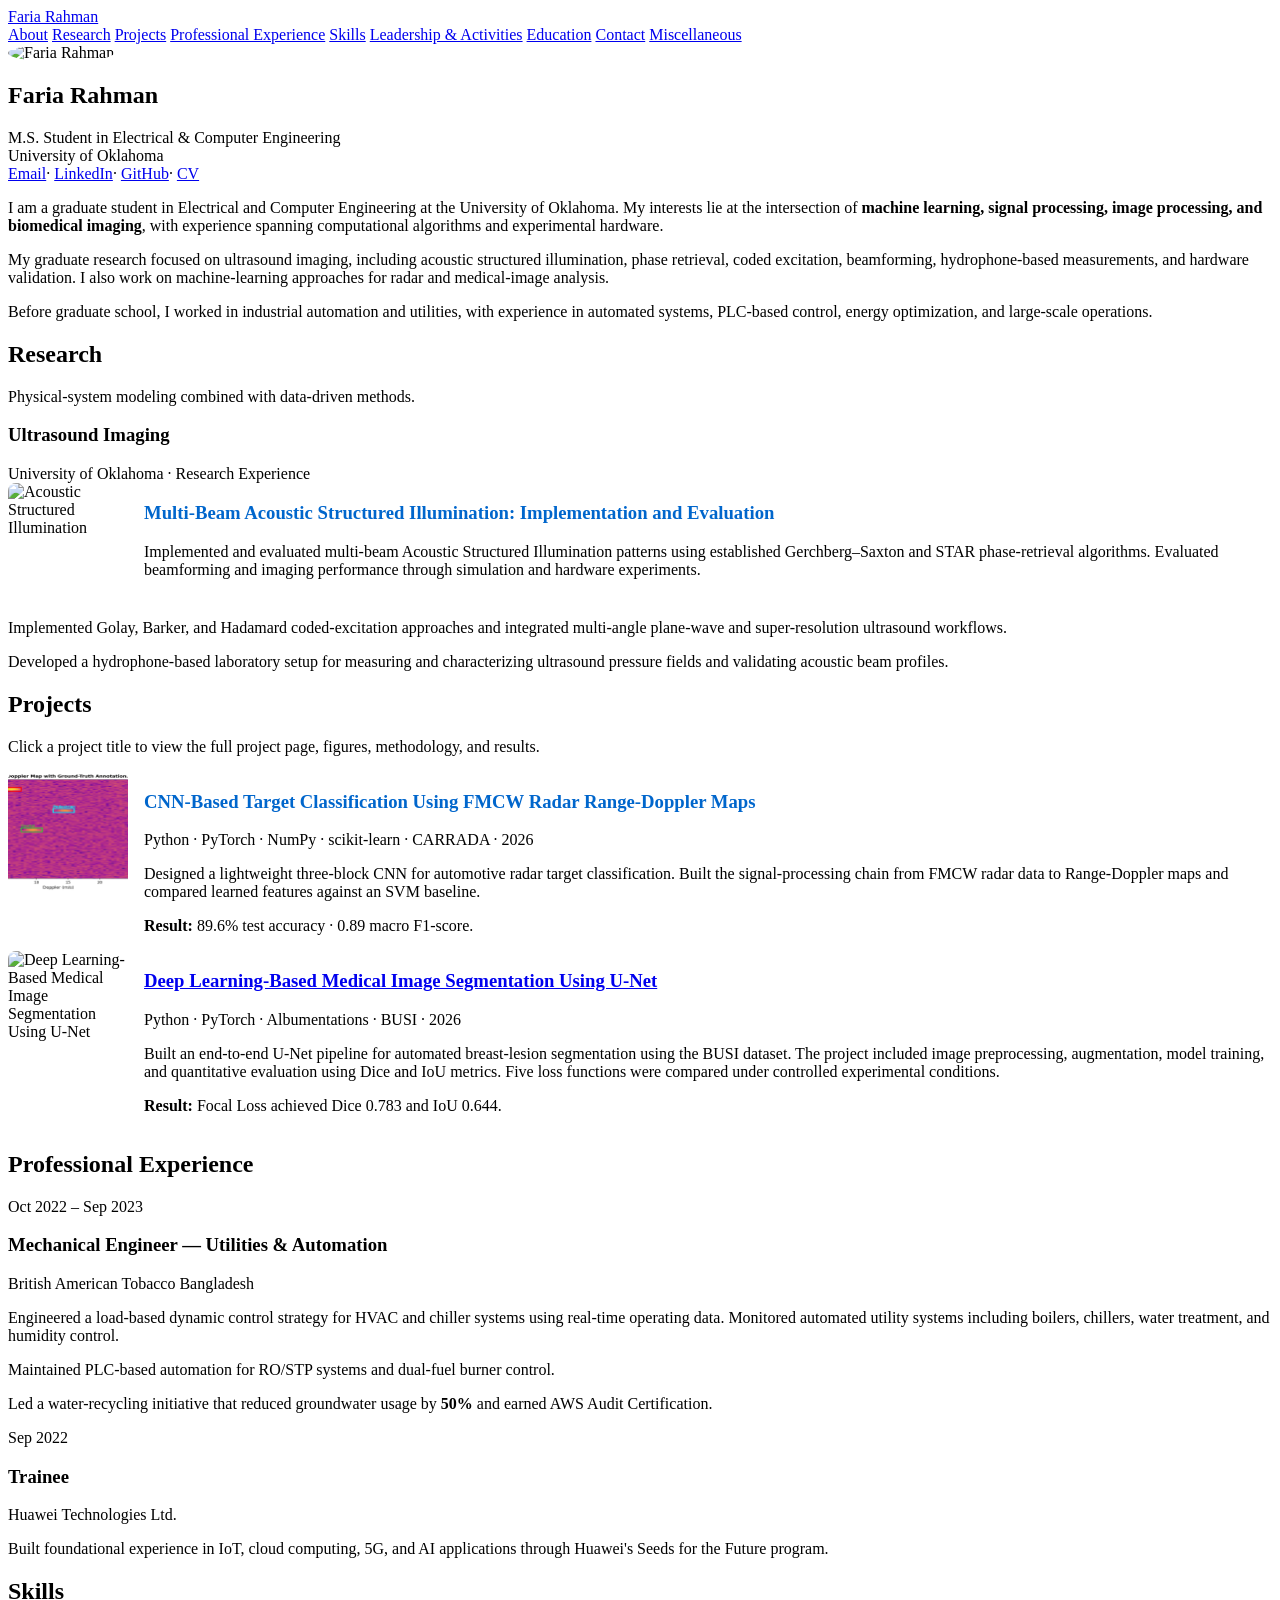
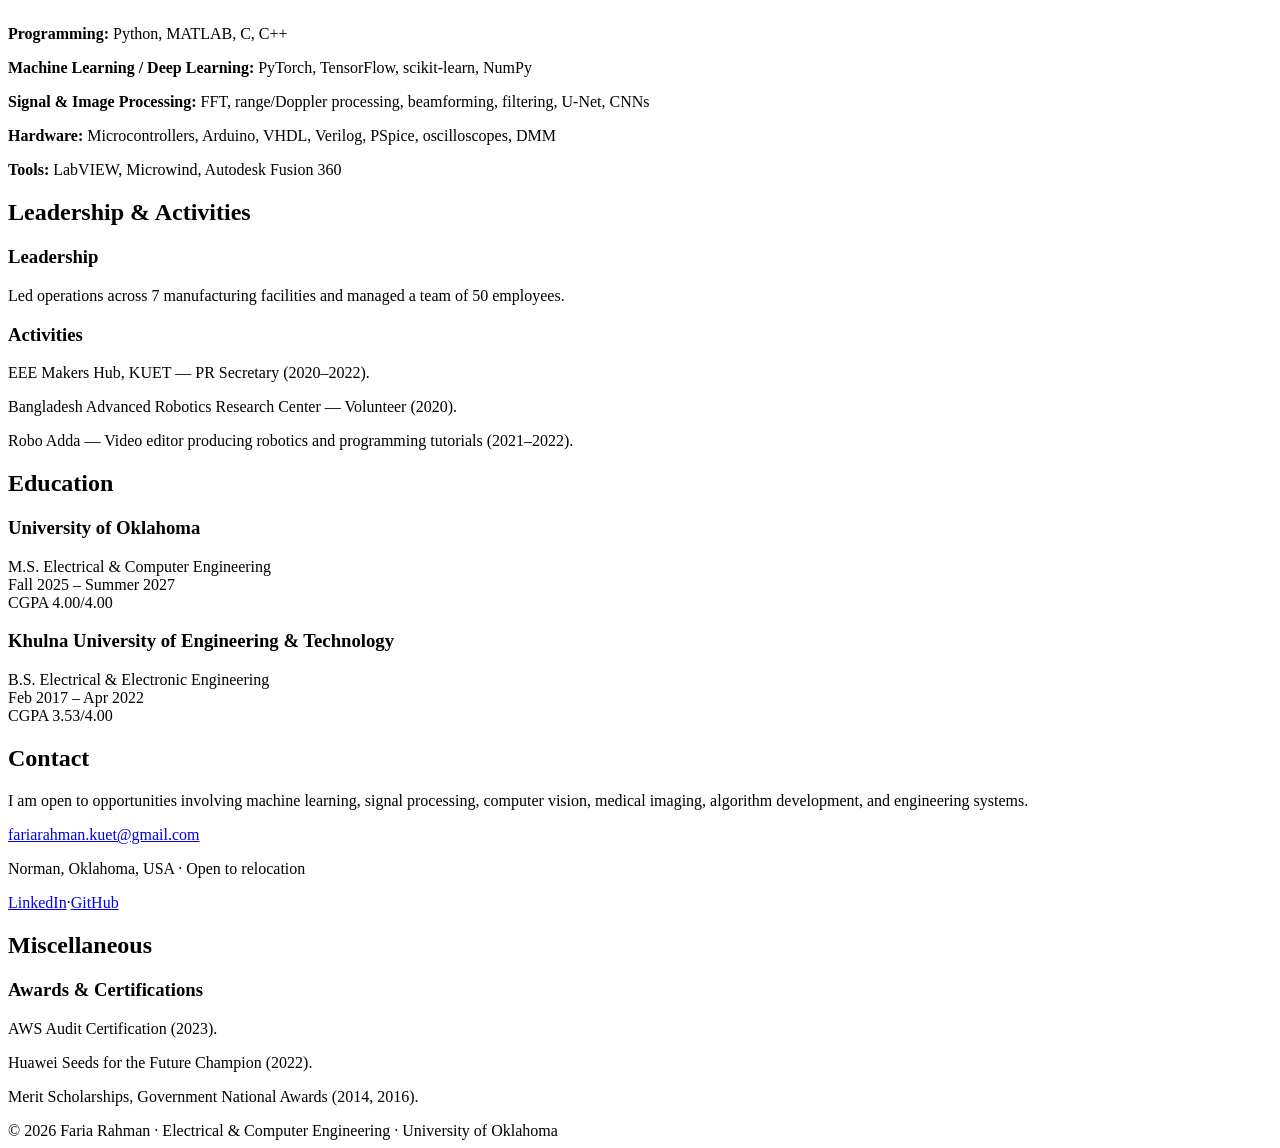
==== index.html @ 7b4d0b20 "Remove 'View project' text from link" ====
<!doctype html>
<html lang="en">
<head>
<meta charset="utf-8">
<meta name="viewport" content="width=device-width,initial-scale=1">
<meta name="description" content="Faria Rahman — Electrical and Computer Engineering">
<title>Faria Rahman</title>
<link rel="preconnect" href="https://fonts.googleapis.com">
<link rel="preconnect" href="https://fonts.gstatic.com" crossorigin>
<link href="https://fonts.googleapis.com/css2?family=Inter:wght@400;500;600&family=Libre+Baskerville:wght@400;700&display=swap" rel="stylesheet">
<link rel="stylesheet" href="style.css">
</head>
<body>

<header>
  <div class="nav">
    <a class="brand" href="#about">Faria Rahman</a>
    <nav>
      <a href="#about">About</a>
      <a href="#research">Research</a>
      <a href="#projects">Projects</a>
      <a href="#experience">Professional Experience</a>
      <a href="#skills">Skills</a>
      <a href="#leadership">Leadership &amp; Activities</a>
      <a href="#education">Education</a>
      <a href="#contact">Contact</a>
      <a href="#miscellaneous">Miscellaneous</a>
    </nav>
  </div>
</header>

<main>
<section id="about" class="hero">
  <aside>
  <div class="portrait">
    <img src="ss.png" alt="Faria Rahman" style="width: 100%; height: 100%; object-fit: cover; border-radius: 50%;">
  </div>
</aside>
  <div>
    <h1>Faria Rahman</h1>
    <div class="role">M.S. Student in Electrical &amp; Computer Engineering<br>University of Oklahoma</div>
    <div class="links">
      <a href="mailto:fariarahman.kuet@gmail.com">Email</a><span>·</span>
      <a href="#" onclick="return false">LinkedIn</a><span>·</span>
      <a href="#" onclick="return false">GitHub</a><span>·</span>
      <a href="#" onclick="return false">CV</a>
    </div>
    <p>I am a graduate student in Electrical and Computer Engineering at the University of Oklahoma. My interests lie at the intersection of <strong>machine learning, signal processing, image processing, and biomedical imaging</strong>, with experience spanning computational algorithms and experimental hardware.</p>
    <p>My graduate research focused on ultrasound imaging, including acoustic structured illumination, phase retrieval, coded excitation, beamforming, hydrophone-based measurements, and hardware validation. I also work on machine-learning approaches for radar and medical-image analysis.</p>
    <p>Before graduate school, I worked in industrial automation and utilities, with experience in automated systems, PLC-based control, energy optimization, and large-scale operations.</p>
    
</section>

<section id="research">
<div class="section-title"><h2>Research</h2><p>Physical-system modeling combined with data-driven methods.</p></div>
<article class="item">
<h3>Ultrasound Imaging </h3>
<div class="meta">University of Oklahoma · Research Experience</div>
<article class="item research-card" style="display: flex; gap: 1rem; align-items: flex-start;">
  <img src="TXPD_DeltaD_0.80mm.png" alt="Acoustic Structured Illumination" style="width: 120px; height: 120px; object-fit: cover; border-radius: 8px; flex-shrink: 0;">
  <div>
    <h3>
      <a href="research/asi-patterns.html" style="color: #0066cc; text-decoration: none;">
        Multi-Beam Acoustic Structured Illumination: Implementation and Evaluation
      </a>
    </h3>
    
    <p>Implemented and evaluated multi-beam Acoustic Structured Illumination patterns using established Gerchberg–Saxton and STAR phase-retrieval algorithms. Evaluated beamforming and imaging performance through simulation and hardware experiments.</p>
  </div>
</article>

<p>Implemented Golay, Barker, and Hadamard coded-excitation approaches and integrated multi-angle plane-wave and super-resolution ultrasound workflows.</p>
<p>Developed a hydrophone-based laboratory setup for measuring and characterizing ultrasound pressure fields and validating acoustic beam profiles.</p>
</article>
</section>

<section id="projects">
<div class="section-title"><h2>Projects</h2><p>Click a project title to view the full project page, figures, methodology, and results.</p></div>

<article class="item project-card"
         style="display: flex; gap: 1rem; align-items: flex-start;">

  <img src="projects/radar-cnn/radar_cnn.png"
       alt="CNN-Based Target Classification Using FMCW Radar Range-Doppler Maps"
       style="width: 120px; height: 120px; object-fit: cover; border-radius: 8px; flex-shrink: 0;">

  <div>

    <h3>
      <a class="project-title"
         href="projects/radar-cnn/"
         style="color: #0066cc; text-decoration: none;">
        CNN-Based Target Classification Using FMCW Radar Range-Doppler Maps
      </a>
    </h3>

    <div class="meta">
      Python · PyTorch · NumPy · scikit-learn · CARRADA · 2026
    </div>

    <p>
      Designed a lightweight three-block CNN for automotive radar target
      classification. Built the signal-processing chain from FMCW radar data
      to Range-Doppler maps and compared learned features against an SVM baseline.
    </p>

    <p>
      <strong>Result:</strong> 89.6% test accuracy · 0.89 macro F1-score.
    </p>

  </div>

</article>

<article class="item project-card"
         style="display: flex; gap: 1rem; align-items: flex-start;">

  <img src="projects/unet_segmentation.png"
       alt="Deep Learning-Based Medical Image Segmentation Using U-Net"
       style="width: 120px; height: 120px; object-fit: cover; border-radius: 8px; flex-shrink: 0;">

  <div>

    <h3>
      <a class="project-title"
         href="projects/unet-segmentation/">
        Deep Learning-Based Medical Image Segmentation Using U-Net
      </a>
    </h3>

    <div class="meta">
      Python · PyTorch · Albumentations · BUSI · 2026
    </div>

    <p>
      Built an end-to-end U-Net pipeline for automated breast-lesion
      segmentation using the BUSI dataset. The project included image
      preprocessing, augmentation, model training, and quantitative
      evaluation using Dice and IoU metrics. Five loss functions were
      compared under controlled experimental conditions.
    </p>

    <p>
      <strong>Result:</strong> Focal Loss achieved Dice 0.783 and IoU 0.644.
    </p>

    <div class="project-link">
      <a href="projects/unet-segmentation/">
        
      </a>
    </div>

  </div>

</article>


<section id="experience">
<div class="section-title"><h2>Professional Experience</h2></div>
<article class="experience">
<div class="date">Oct 2022 – Sep 2023</div>
<div>
<h3>Mechanical Engineer — Utilities &amp; Automation</h3>
<div class="meta">British American Tobacco Bangladesh</div>
<p>Engineered a load-based dynamic control strategy for HVAC and chiller systems using real-time operating data. Monitored automated utility systems including boilers, chillers, water treatment, and humidity control.</p>
<p>Maintained PLC-based automation for RO/STP systems and dual-fuel burner control.</p>
<p>Led a water-recycling initiative that reduced groundwater usage by <strong>50%</strong> and earned AWS Audit Certification.</p>
</div>
</article>
<article class="experience">
<div class="date">Sep 2022</div>
<div>
<h3>Trainee</h3>
<div class="meta">Huawei Technologies Ltd.</div>
<p>Built foundational experience in IoT, cloud computing, 5G, and AI applications through Huawei's Seeds for the Future program.</p>
</div>
</article>
</section>

<section id="skills">
<div class="section-title"><h2>Skills</h2></div>
<div class="skills-list">
<p><strong>Programming:</strong> Python, MATLAB, C, C++</p>
<p><strong>Machine Learning / Deep Learning:</strong> PyTorch, TensorFlow, scikit-learn, NumPy</p>
<p><strong>Signal &amp; Image Processing:</strong> FFT, range/Doppler processing, beamforming, filtering, U-Net, CNNs</p>
<p><strong>Hardware:</strong> Microcontrollers, Arduino, VHDL, Verilog, PSpice, oscilloscopes, DMM</p>
<p><strong>Tools:</strong> LabVIEW, Microwind, Autodesk Fusion 360</p>
</div>
</section>

<section id="leadership">
<div class="section-title"><h2>Leadership &amp; Activities</h2></div>
<div class="grid">
<div>
<h3>Leadership</h3>
<p>Led operations across 7 manufacturing facilities and managed a team of 50 employees.</p>
</div>
<div>
<h3>Activities</h3>
<p>EEE Makers Hub, KUET — PR Secretary (2020–2022).</p>
<p>Bangladesh Advanced Robotics Research Center — Volunteer (2020).</p>
<p>Robo Adda — Video editor producing robotics and programming tutorials (2021–2022).</p>
</div>
</div>
</section>

<section id="education">
<div class="section-title"><h2>Education</h2></div>
<div class="grid">
<div>
<h3>University of Oklahoma</h3>
<p>M.S. Electrical &amp; Computer Engineering<br>Fall 2025 – Summer 2027<br>CGPA 4.00/4.00</p>
</div>
<div>
<h3>Khulna University of Engineering &amp; Technology</h3>
<p>B.S. Electrical &amp; Electronic Engineering<br>Feb 2017 – Apr 2022<br>CGPA 3.53/4.00</p>
</div>
</div>
</section>

<section id="contact" class="contact">
<div class="section-title"><h2>Contact</h2></div>
<p>I am open to opportunities involving machine learning, signal processing, computer vision, medical imaging, algorithm development, and engineering systems.</p>
<p><a class="email" href="mailto:fariarahman.kuet@gmail.com">fariarahman.kuet@gmail.com</a></p>
<p>Norman, Oklahoma, USA · Open to relocation</p>
<div class="links"><a href="#" onclick="return false">LinkedIn</a><span>·</span><a href="#" onclick="return false">GitHub</a></div>
</section>

<section id="miscellaneous">
<div class="section-title"><h2>Miscellaneous</h2></div>
<div class="grid">
<div>
<h3>Awards &amp; Certifications</h3>
<p>AWS Audit Certification (2023).</p>
<p>Huawei Seeds for the Future Champion (2022).</p>
<p>Merit Scholarships, Government National Awards (2014, 2016).</p>
</div>
</div>
</section>
</main>

<footer>© 2026 Faria Rahman · Electrical &amp; Computer Engineering · University of Oklahoma</footer>
<script src="script.js"></script>
</body>
</html>
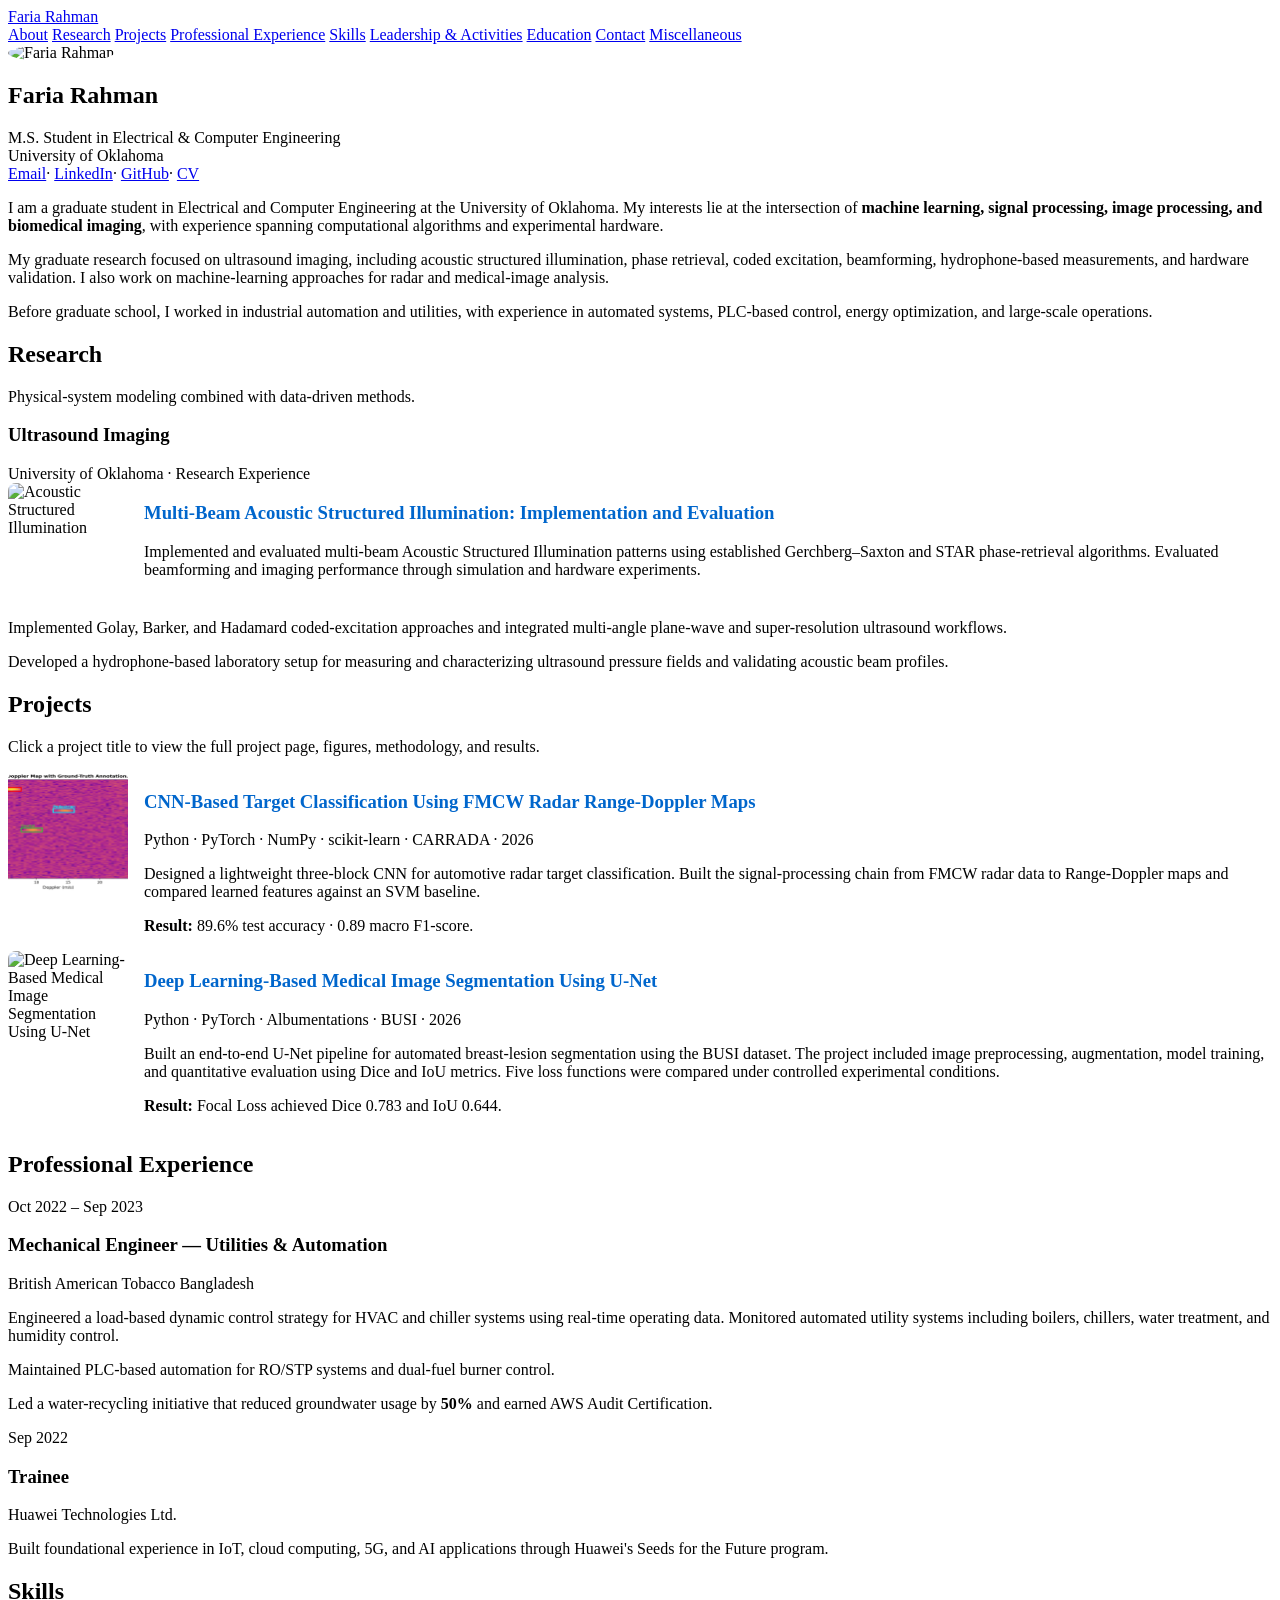
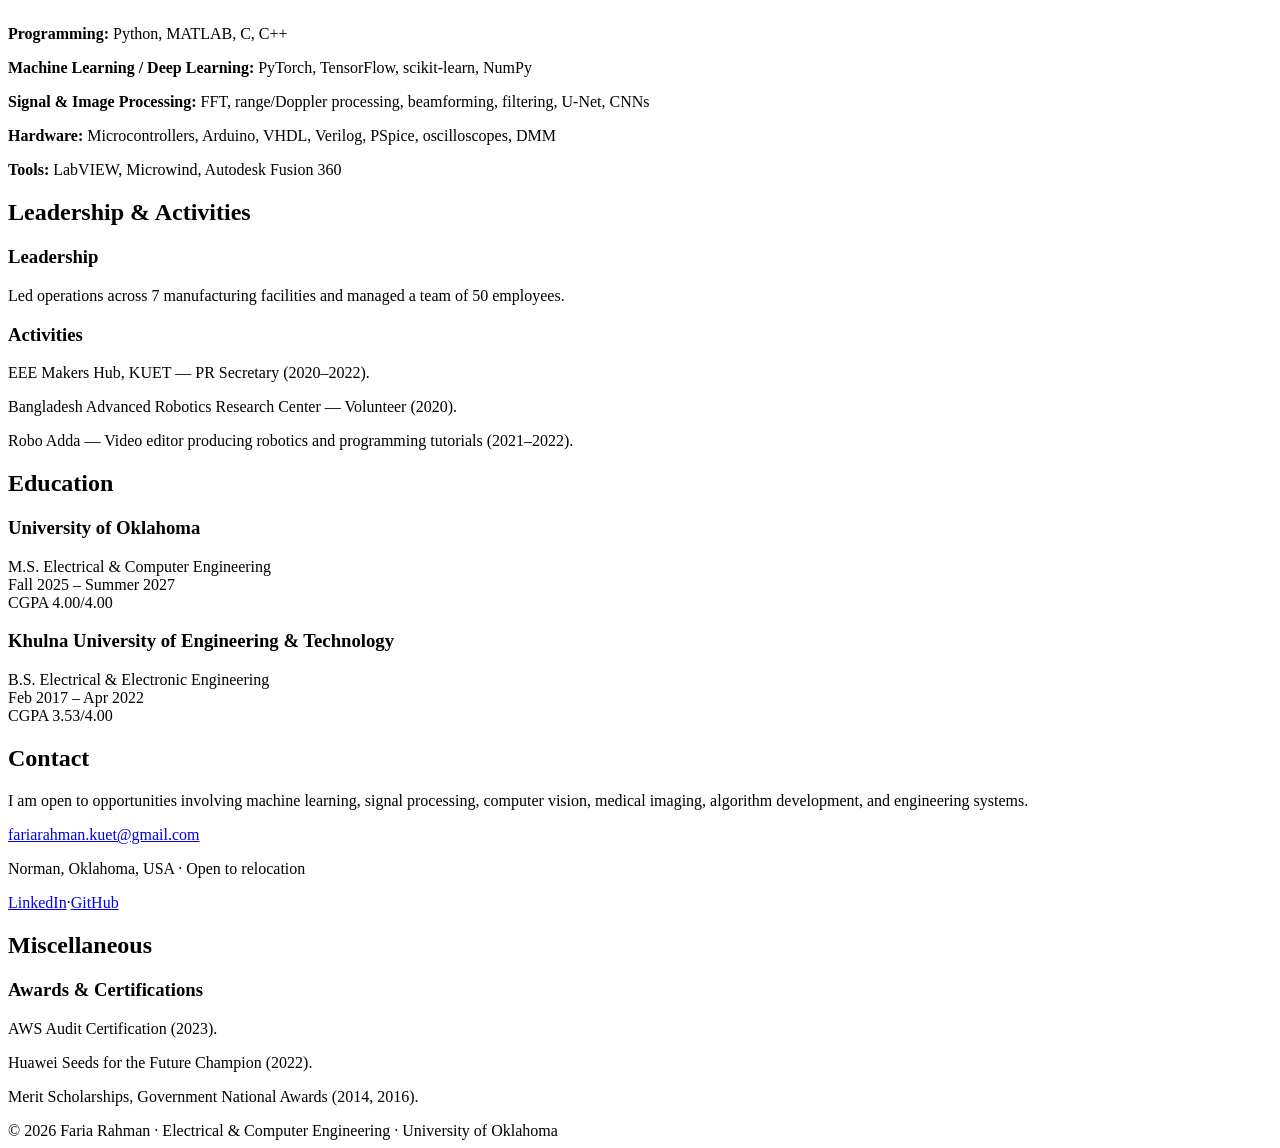
==== commit 63ad12a8: "Fix image source in project card Updated image source path for U-Net project card." ====
--- a/index.html
+++ b/index.html
@@ -115,7 +115,7 @@
 <article class="item project-card"
          style="display: flex; gap: 1rem; align-items: flex-start;">
 
-  <img src="projects/unet_segmentation.png"
+  <img src="projects/unet_segmentation/assets/unet_segmentation.png"
        alt="Deep Learning-Based Medical Image Segmentation Using U-Net"
        style="width: 120px; height: 120px; object-fit: cover; border-radius: 8px; flex-shrink: 0;">
 
@@ -123,7 +123,8 @@
 
     <h3>
       <a class="project-title"
-         href="projects/unet-segmentation/">
+         href="projects/unet-segmentation/"
+        style="color: #0066cc; text-decoration: none;"> 
         Deep Learning-Based Medical Image Segmentation Using U-Net
       </a>
     </h3>
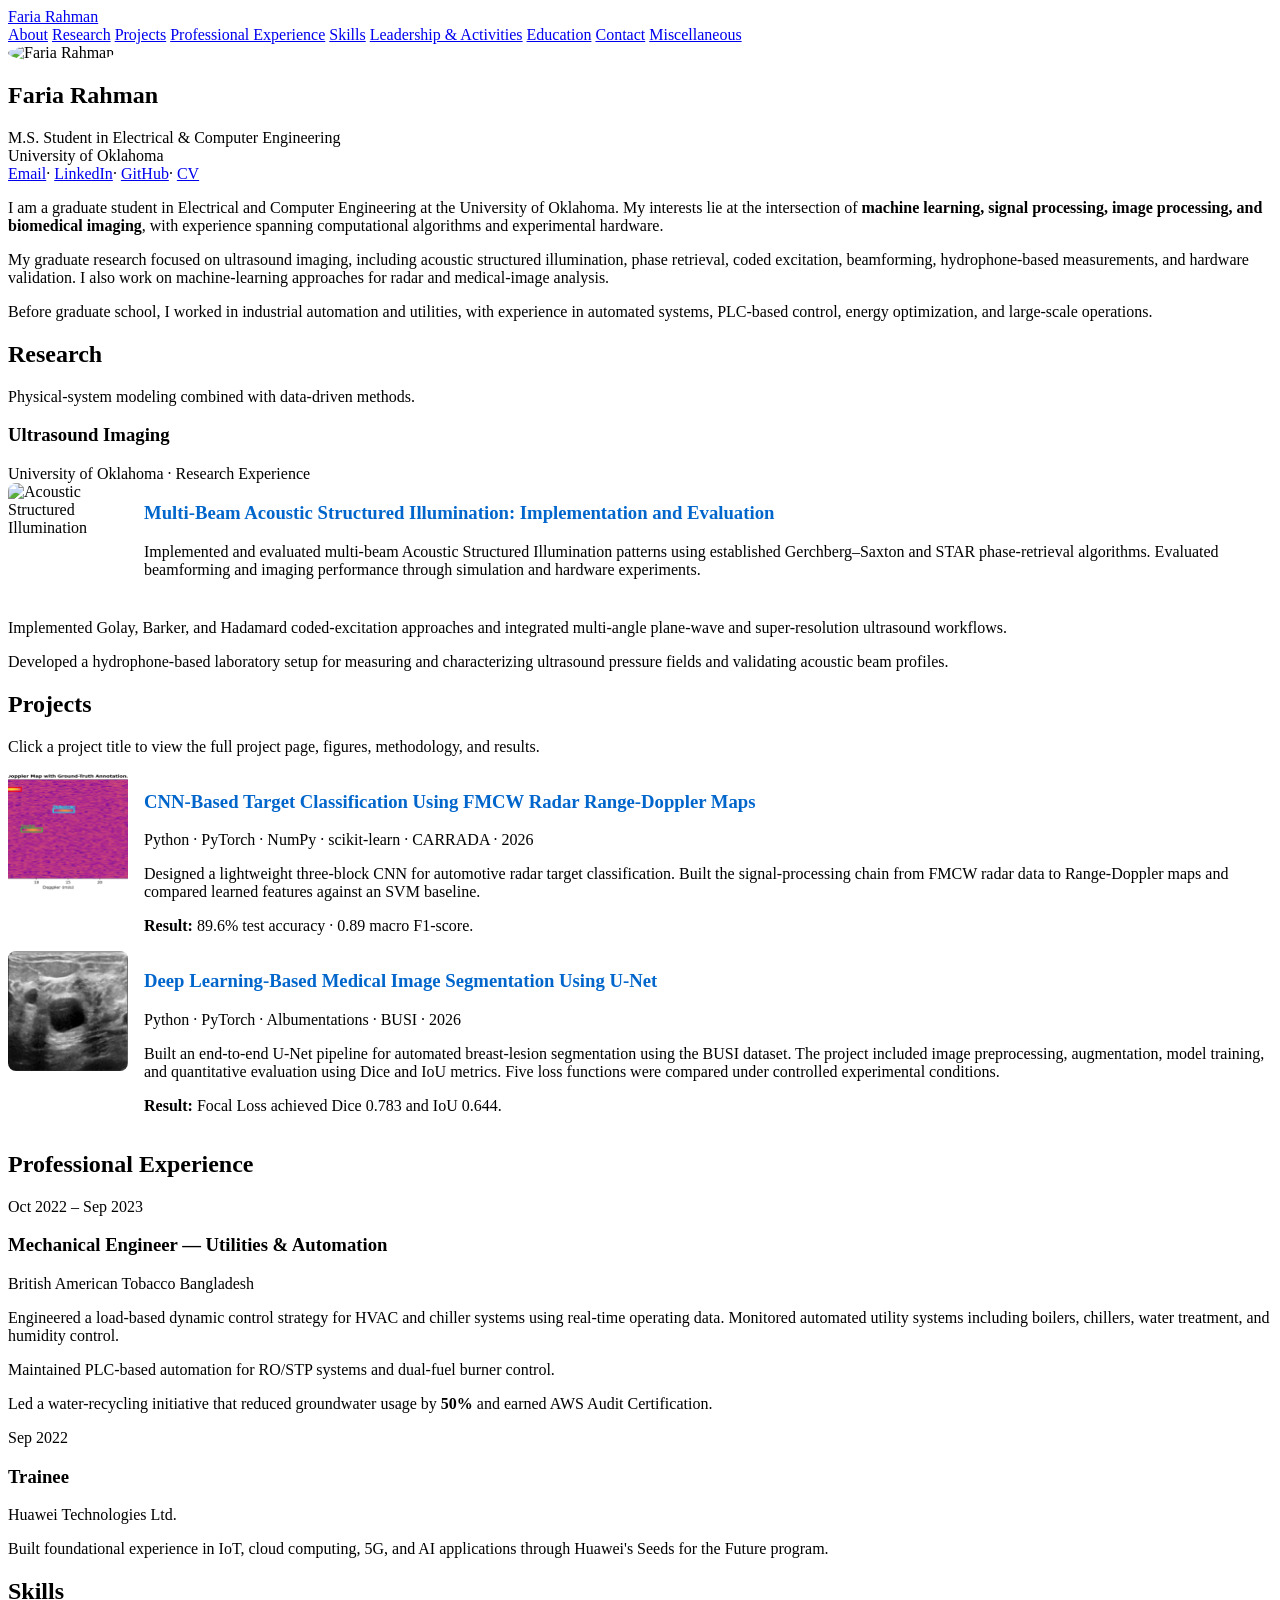
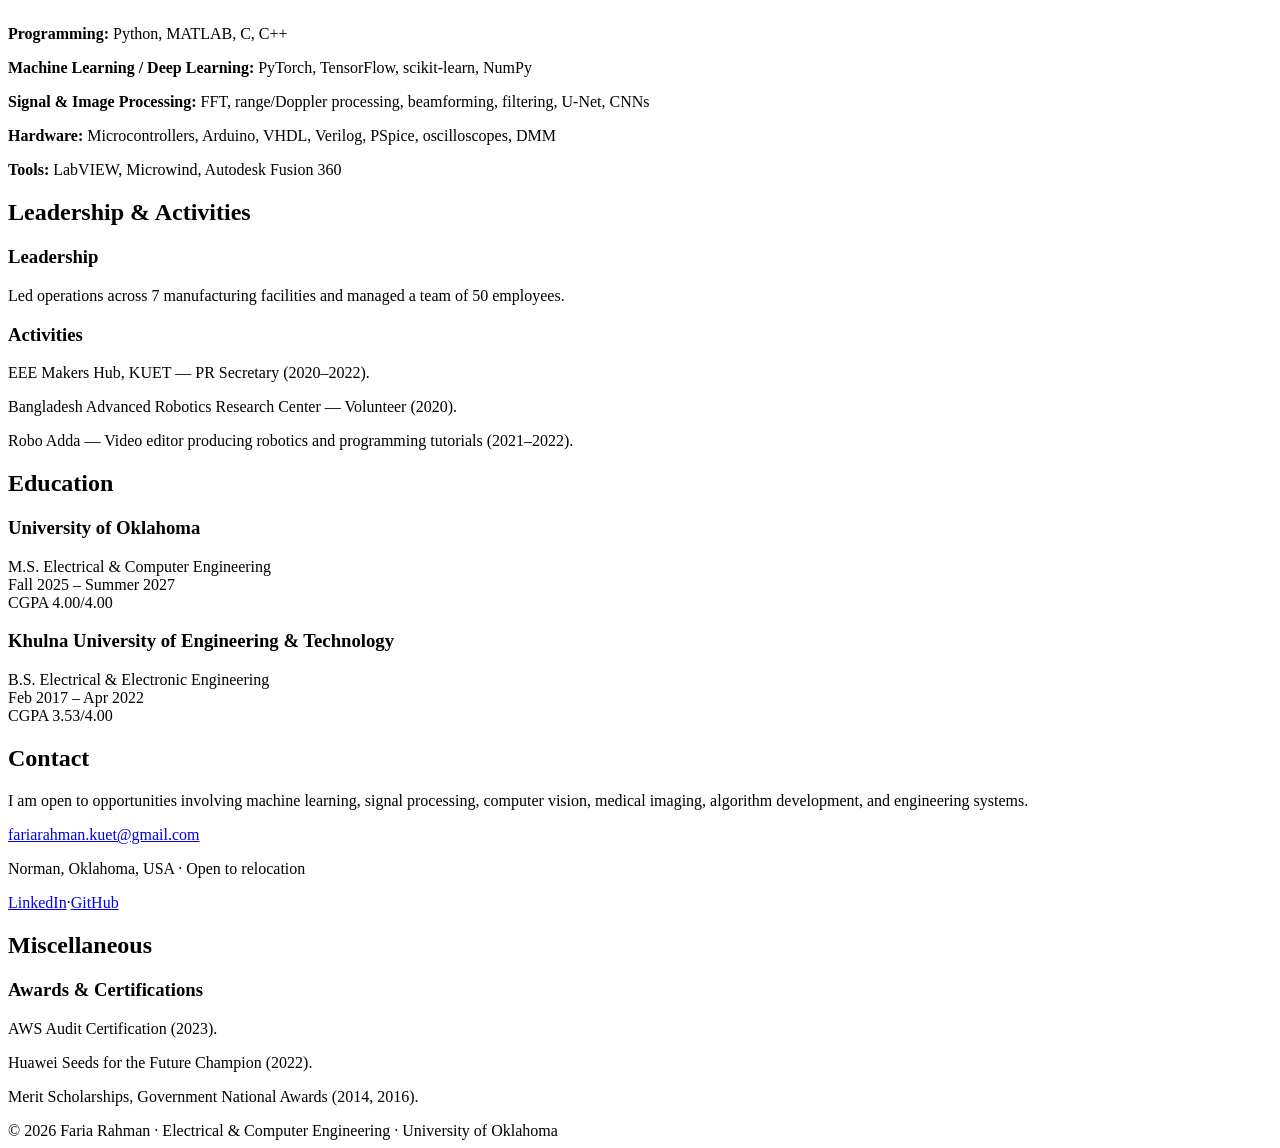
==== commit e98c4a47: "Fix image source path for U-Net project" ====
--- a/index.html
+++ b/index.html
@@ -115,7 +115,7 @@
 <article class="item project-card"
          style="display: flex; gap: 1rem; align-items: flex-start;">
 
-  <img src="projects/unet_segmentation/assets/unet_segmentation.png"
+  <img src="projects/unet-segmentation/assets/unet_segmentation.png"
        alt="Deep Learning-Based Medical Image Segmentation Using U-Net"
        style="width: 120px; height: 120px; object-fit: cover; border-radius: 8px; flex-shrink: 0;">
 
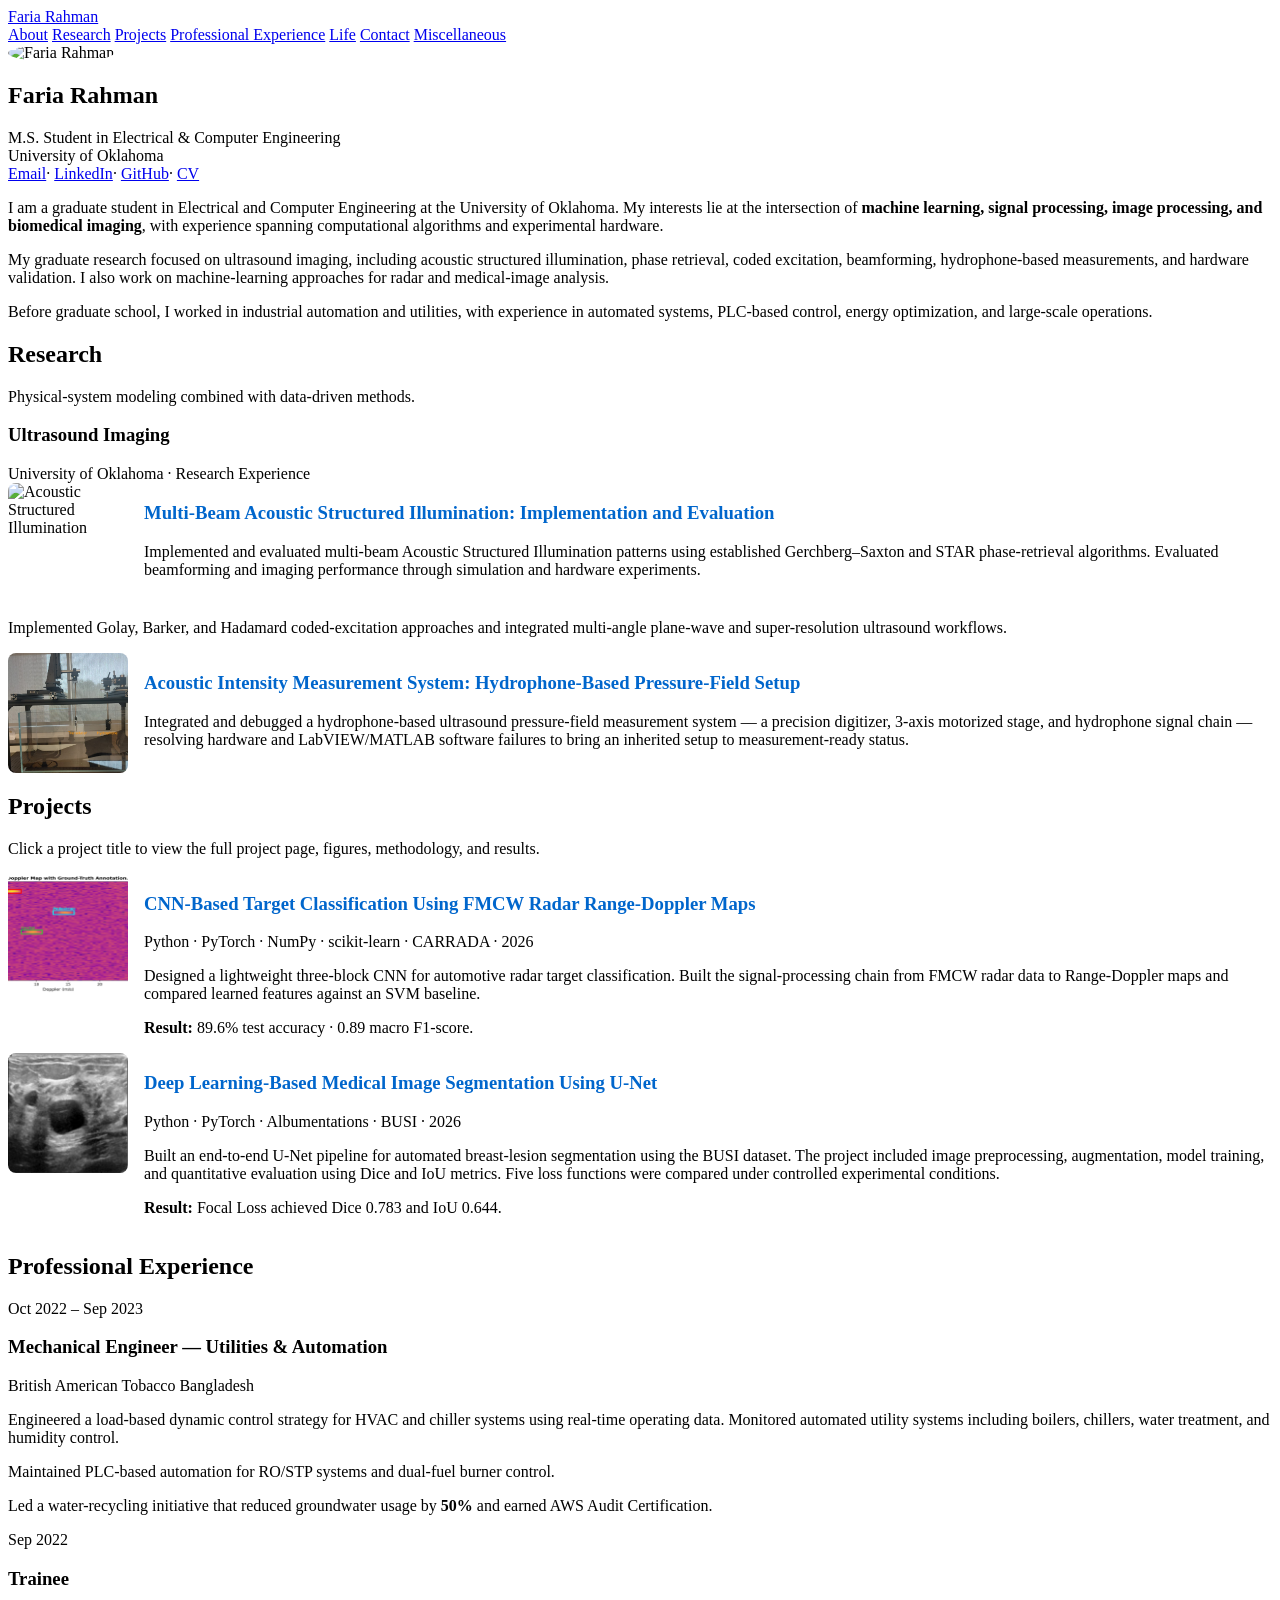
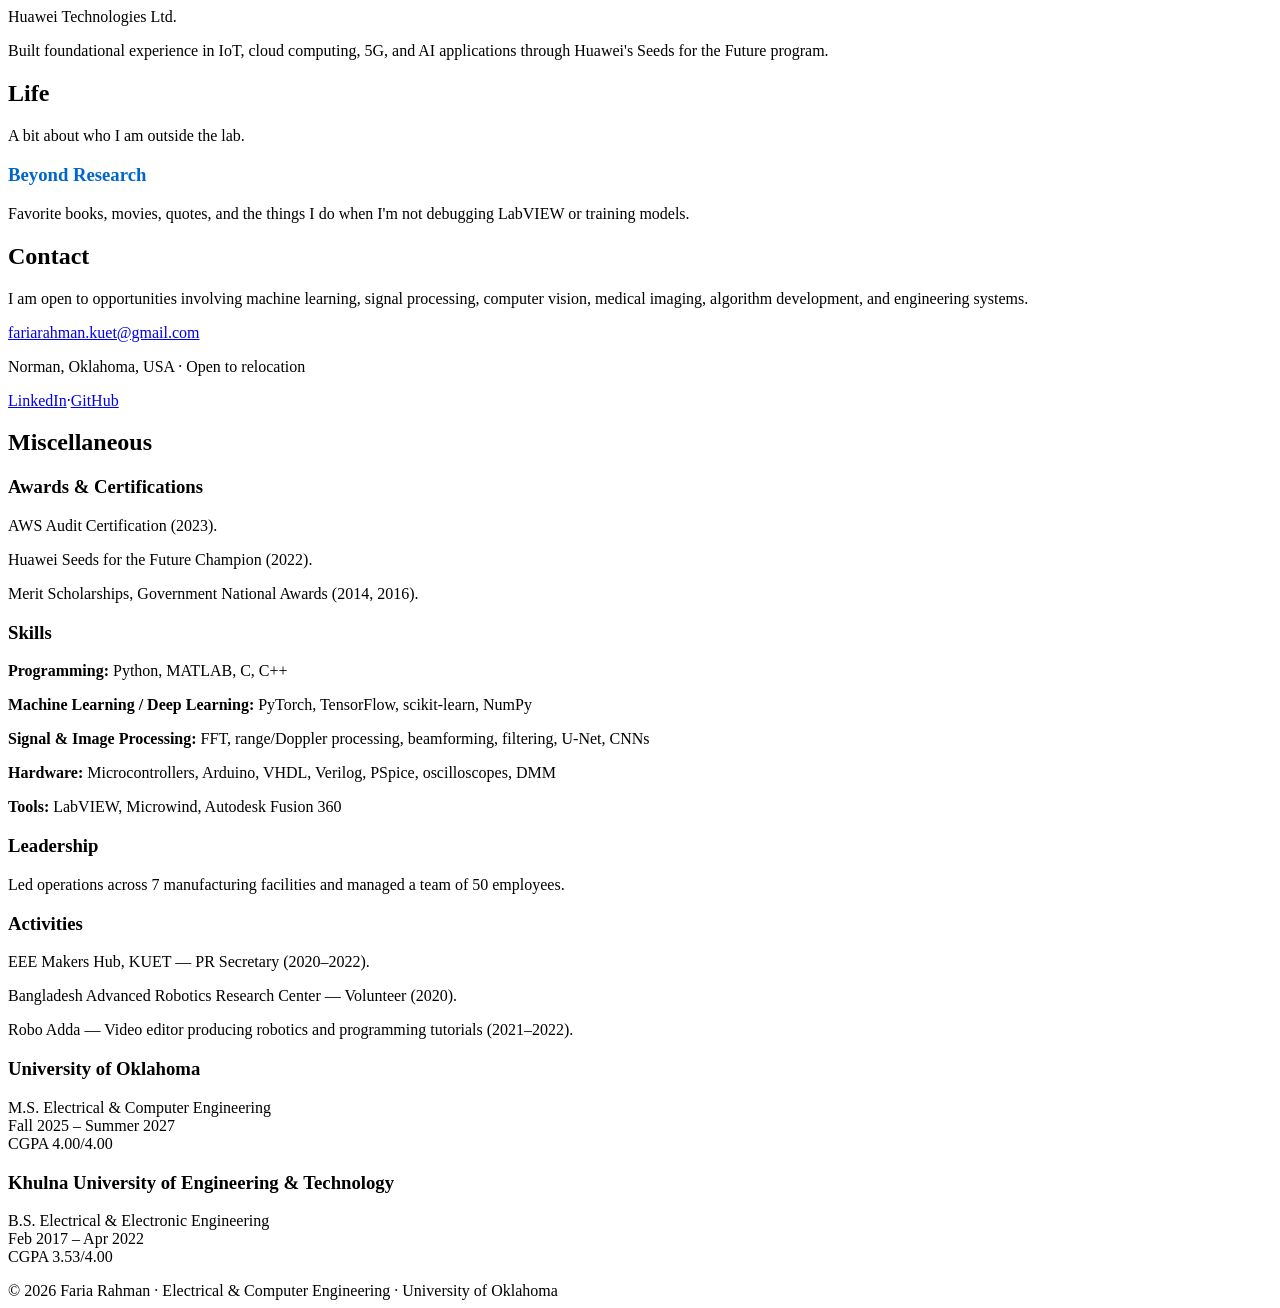
==== commit 7230a073: "Add files via upload" ====
--- a/index.html
+++ b/index.html
@@ -20,9 +20,7 @@
       <a href="#research">Research</a>
       <a href="#projects">Projects</a>
       <a href="#experience">Professional Experience</a>
-      <a href="#skills">Skills</a>
-      <a href="#leadership">Leadership &amp; Activities</a>
-      <a href="#education">Education</a>
+      <a href="life.html">Life</a>
       <a href="#contact">Contact</a>
       <a href="#miscellaneous">Miscellaneous</a>
     </nav>
@@ -48,7 +46,7 @@
     <p>I am a graduate student in Electrical and Computer Engineering at the University of Oklahoma. My interests lie at the intersection of <strong>machine learning, signal processing, image processing, and biomedical imaging</strong>, with experience spanning computational algorithms and experimental hardware.</p>
     <p>My graduate research focused on ultrasound imaging, including acoustic structured illumination, phase retrieval, coded excitation, beamforming, hydrophone-based measurements, and hardware validation. I also work on machine-learning approaches for radar and medical-image analysis.</p>
     <p>Before graduate school, I worked in industrial automation and utilities, with experience in automated systems, PLC-based control, energy optimization, and large-scale operations.</p>
-    
+
 </section>
 
 <section id="research">
@@ -64,13 +62,24 @@
         Multi-Beam Acoustic Structured Illumination: Implementation and Evaluation
       </a>
     </h3>
-    
+
     <p>Implemented and evaluated multi-beam Acoustic Structured Illumination patterns using established Gerchberg–Saxton and STAR phase-retrieval algorithms. Evaluated beamforming and imaging performance through simulation and hardware experiments.</p>
   </div>
 </article>
 
 <p>Implemented Golay, Barker, and Hadamard coded-excitation approaches and integrated multi-angle plane-wave and super-resolution ultrasound workflows.</p>
-<p>Developed a hydrophone-based laboratory setup for measuring and characterizing ultrasound pressure fields and validating acoustic beam profiles.</p>
+
+<article class="item research-card" style="display: flex; gap: 1rem; align-items: flex-start;">
+  <img src="research/aims-setup-assets/photo-setup-overview.jpeg" alt="Hydrophone-based acoustic intensity measurement setup" style="width: 120px; height: 120px; object-fit: cover; border-radius: 8px; flex-shrink: 0;">
+  <div>
+    <h3>
+      <a href="research/aims-setup.html" style="color: #0066cc; text-decoration: none;">
+        Acoustic Intensity Measurement System: Hydrophone-Based Pressure-Field Setup
+      </a>
+    </h3>
+    <p>Integrated and debugged a hydrophone-based ultrasound pressure-field measurement system — a precision digitizer, 3-axis motorized stage, and hydrophone signal chain — resolving hardware and LabVIEW/MATLAB software failures to bring an inherited setup to measurement-ready status.</p>
+  </div>
+</article>
 </article>
 </section>
 
@@ -124,7 +133,7 @@
     <h3>
       <a class="project-title"
          href="projects/unet-segmentation/"
-        style="color: #0066cc; text-decoration: none;"> 
+        style="color: #0066cc; text-decoration: none;">
         Deep Learning-Based Medical Image Segmentation Using U-Net
       </a>
     </h3>
@@ -147,14 +156,14 @@
 
     <div class="project-link">
       <a href="projects/unet-segmentation/">
-        
-      </a>
-    </div>
-
-  </div>
-
-</article>
-
+
+      </a>
+    </div>
+
+  </div>
+
+</article>
+</section>
 
 <section id="experience">
 <div class="section-title"><h2>Professional Experience</h2></div>
@@ -178,45 +187,12 @@
 </article>
 </section>
 
-<section id="skills">
-<div class="section-title"><h2>Skills</h2></div>
-<div class="skills-list">
-<p><strong>Programming:</strong> Python, MATLAB, C, C++</p>
-<p><strong>Machine Learning / Deep Learning:</strong> PyTorch, TensorFlow, scikit-learn, NumPy</p>
-<p><strong>Signal &amp; Image Processing:</strong> FFT, range/Doppler processing, beamforming, filtering, U-Net, CNNs</p>
-<p><strong>Hardware:</strong> Microcontrollers, Arduino, VHDL, Verilog, PSpice, oscilloscopes, DMM</p>
-<p><strong>Tools:</strong> LabVIEW, Microwind, Autodesk Fusion 360</p>
-</div>
-</section>
-
-<section id="leadership">
-<div class="section-title"><h2>Leadership &amp; Activities</h2></div>
-<div class="grid">
-<div>
-<h3>Leadership</h3>
-<p>Led operations across 7 manufacturing facilities and managed a team of 50 employees.</p>
-</div>
-<div>
-<h3>Activities</h3>
-<p>EEE Makers Hub, KUET — PR Secretary (2020–2022).</p>
-<p>Bangladesh Advanced Robotics Research Center — Volunteer (2020).</p>
-<p>Robo Adda — Video editor producing robotics and programming tutorials (2021–2022).</p>
-</div>
-</div>
-</section>
-
-<section id="education">
-<div class="section-title"><h2>Education</h2></div>
-<div class="grid">
-<div>
-<h3>University of Oklahoma</h3>
-<p>M.S. Electrical &amp; Computer Engineering<br>Fall 2025 – Summer 2027<br>CGPA 4.00/4.00</p>
-</div>
-<div>
-<h3>Khulna University of Engineering &amp; Technology</h3>
-<p>B.S. Electrical &amp; Electronic Engineering<br>Feb 2017 – Apr 2022<br>CGPA 3.53/4.00</p>
-</div>
-</div>
+<section id="life">
+<div class="section-title"><h2>Life</h2><p>A bit about who I am outside the lab.</p></div>
+<article class="item">
+<h3><a href="life.html" style="color: #0066cc; text-decoration: none;">Beyond Research</a></h3>
+<p>Favorite books, movies, quotes, and the things I do when I'm not debugging LabVIEW or training models.</p>
+</article>
 </section>
 
 <section id="contact" class="contact">
@@ -236,6 +212,32 @@
 <p>Huawei Seeds for the Future Champion (2022).</p>
 <p>Merit Scholarships, Government National Awards (2014, 2016).</p>
 </div>
+<div>
+<h3>Skills</h3>
+<p><strong>Programming:</strong> Python, MATLAB, C, C++</p>
+<p><strong>Machine Learning / Deep Learning:</strong> PyTorch, TensorFlow, scikit-learn, NumPy</p>
+<p><strong>Signal &amp; Image Processing:</strong> FFT, range/Doppler processing, beamforming, filtering, U-Net, CNNs</p>
+<p><strong>Hardware:</strong> Microcontrollers, Arduino, VHDL, Verilog, PSpice, oscilloscopes, DMM</p>
+<p><strong>Tools:</strong> LabVIEW, Microwind, Autodesk Fusion 360</p>
+</div>
+<div>
+<h3>Leadership</h3>
+<p>Led operations across 7 manufacturing facilities and managed a team of 50 employees.</p>
+</div>
+<div>
+<h3>Activities</h3>
+<p>EEE Makers Hub, KUET — PR Secretary (2020–2022).</p>
+<p>Bangladesh Advanced Robotics Research Center — Volunteer (2020).</p>
+<p>Robo Adda — Video editor producing robotics and programming tutorials (2021–2022).</p>
+</div>
+<div>
+<h3>University of Oklahoma</h3>
+<p>M.S. Electrical &amp; Computer Engineering<br>Fall 2025 – Summer 2027<br>CGPA 4.00/4.00</p>
+</div>
+<div>
+<h3>Khulna University of Engineering &amp; Technology</h3>
+<p>B.S. Electrical &amp; Electronic Engineering<br>Feb 2017 – Apr 2022<br>CGPA 3.53/4.00</p>
+</div>
 </div>
 </section>
 </main>
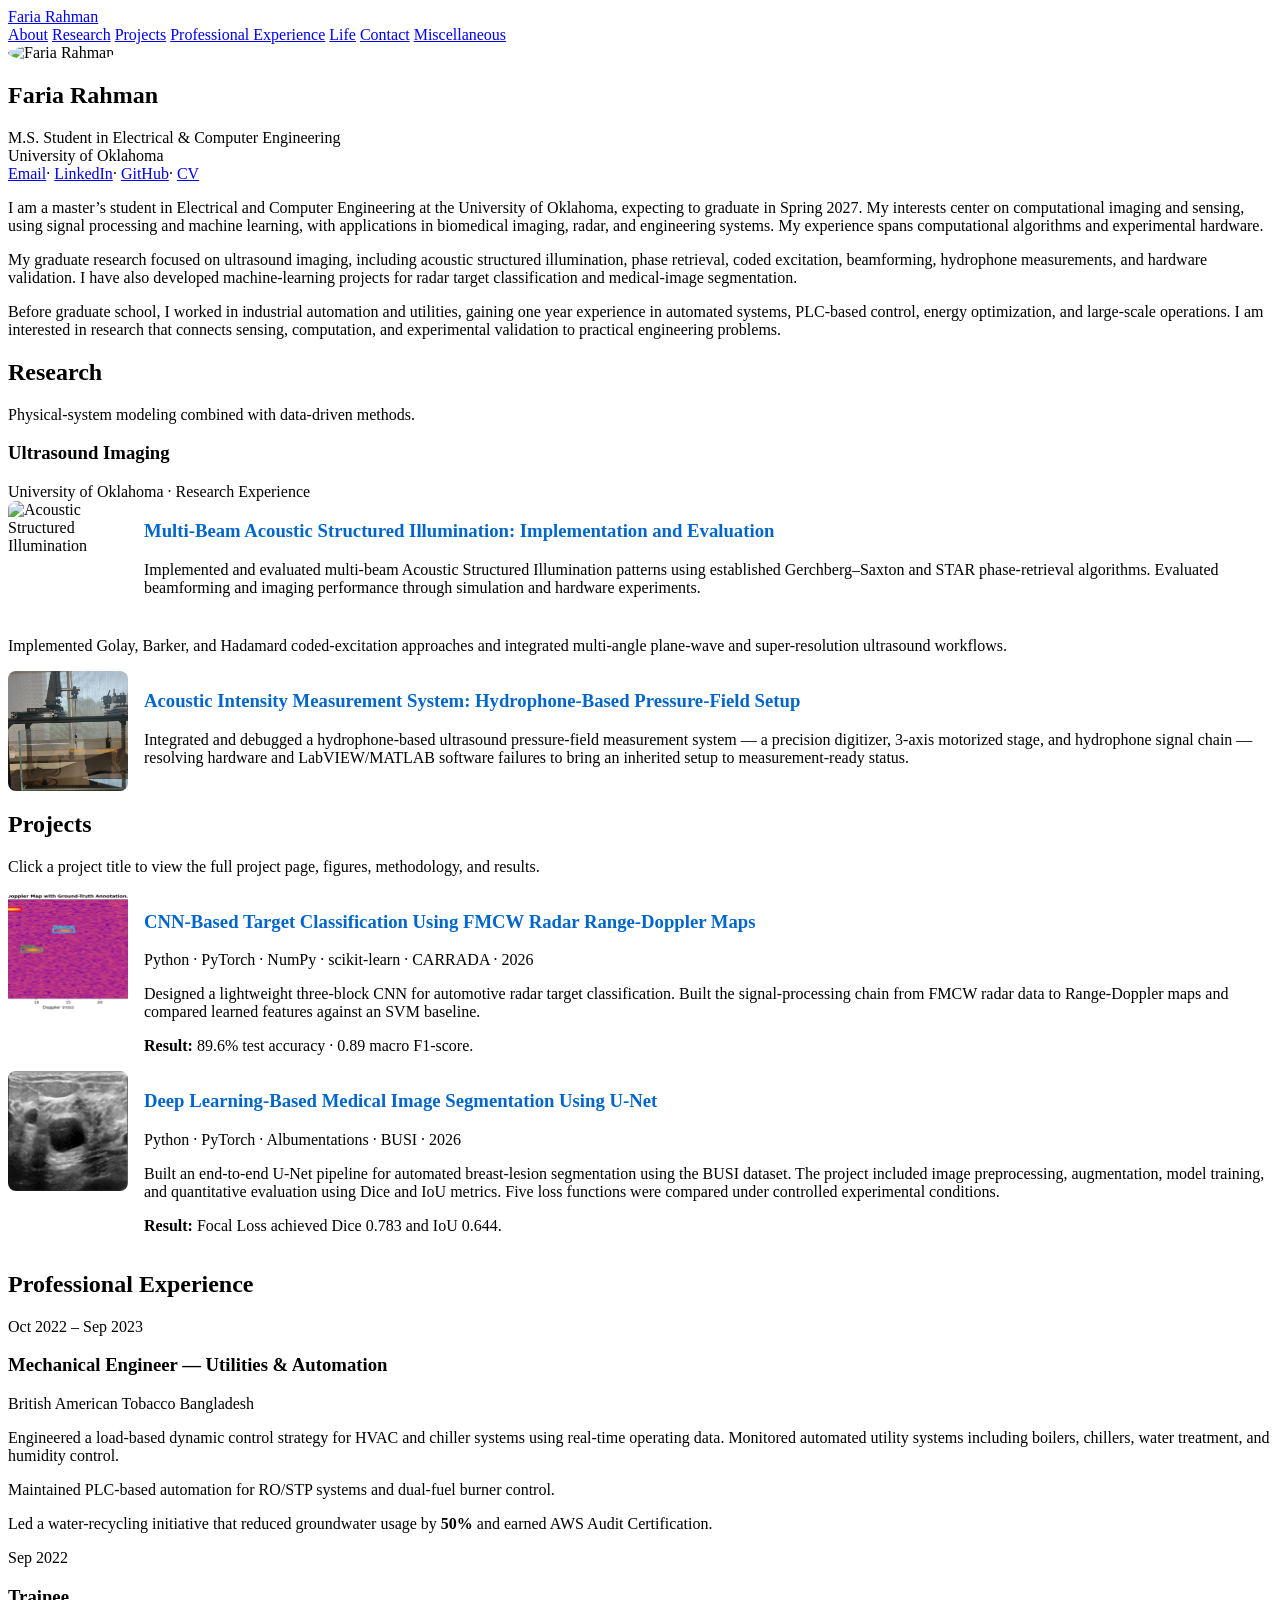
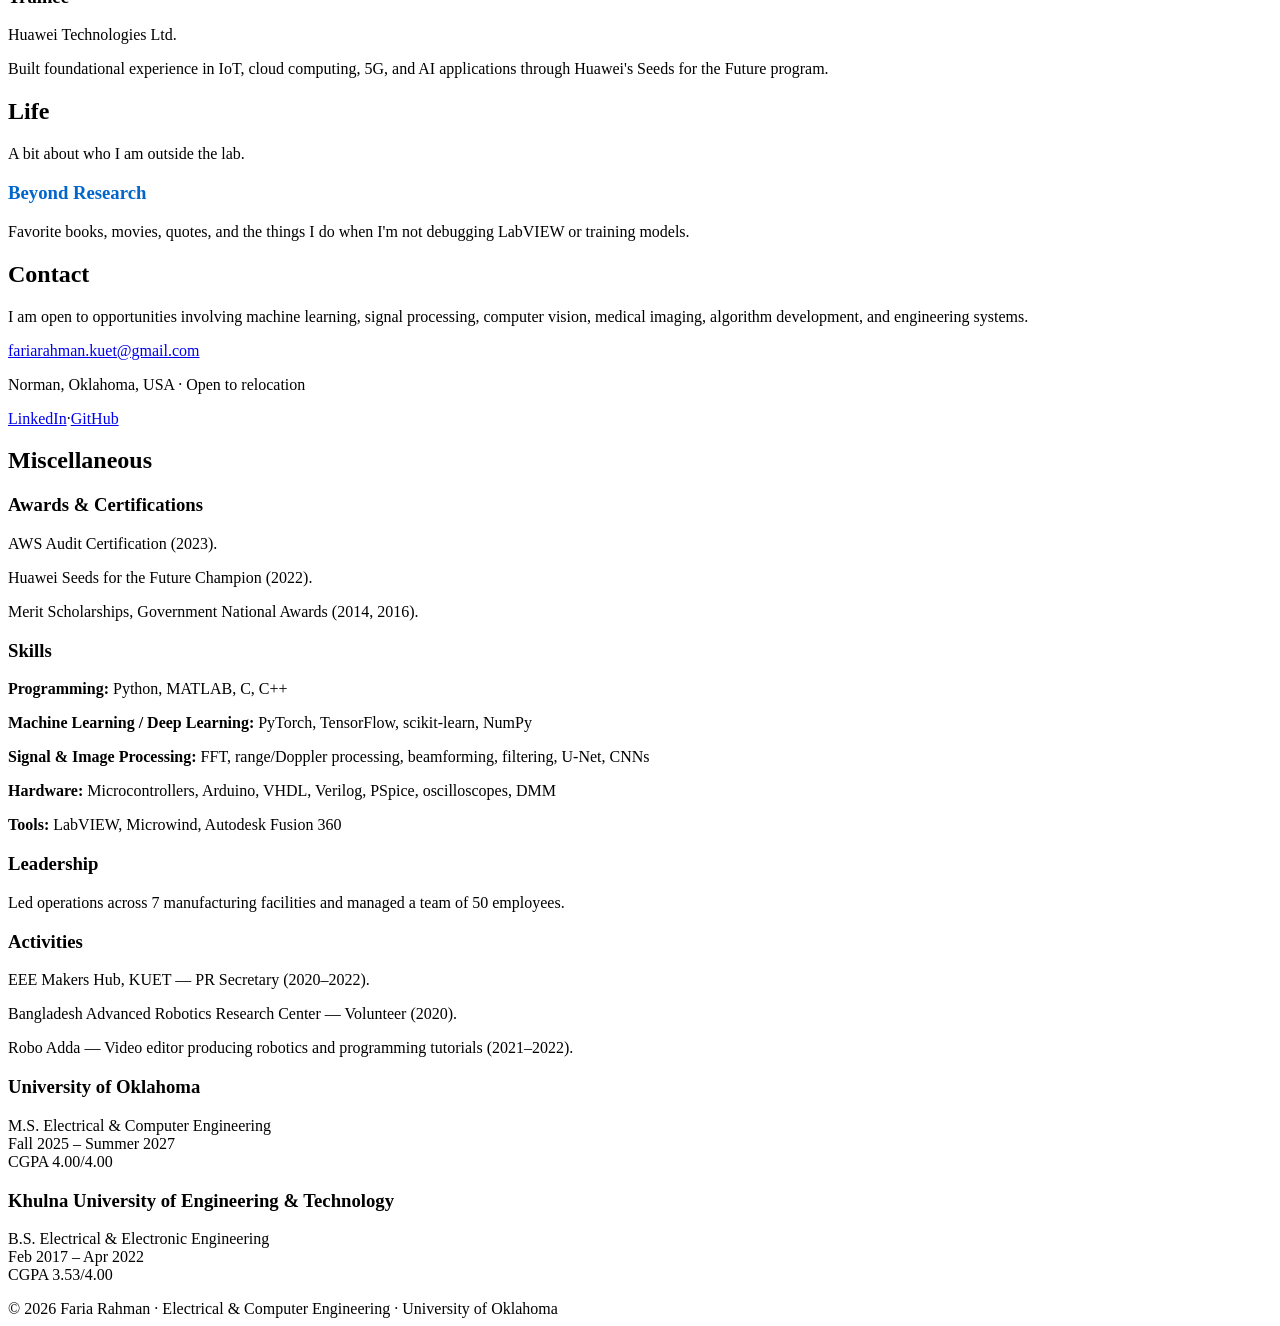
==== commit 03509f64: "Revise personal introduction and research details Updated personal description and research focus to" ====
--- a/index.html
+++ b/index.html
@@ -43,9 +43,9 @@
       <a href="#" onclick="return false">GitHub</a><span>·</span>
       <a href="#" onclick="return false">CV</a>
     </div>
-    <p>I am a graduate student in Electrical and Computer Engineering at the University of Oklahoma. My interests lie at the intersection of <strong>machine learning, signal processing, image processing, and biomedical imaging</strong>, with experience spanning computational algorithms and experimental hardware.</p>
-    <p>My graduate research focused on ultrasound imaging, including acoustic structured illumination, phase retrieval, coded excitation, beamforming, hydrophone-based measurements, and hardware validation. I also work on machine-learning approaches for radar and medical-image analysis.</p>
-    <p>Before graduate school, I worked in industrial automation and utilities, with experience in automated systems, PLC-based control, energy optimization, and large-scale operations.</p>
+    <p>I am a master’s student in Electrical and Computer Engineering at the University of Oklahoma, expecting to graduate in Spring 2027. My interests center on computational imaging and sensing, using signal processing and machine learning, with applications in biomedical imaging, radar, and engineering systems. My experience spans computational algorithms and experimental hardware.</p>
+    <p>My graduate research focused on ultrasound imaging, including acoustic structured illumination, phase retrieval, coded excitation, beamforming, hydrophone measurements, and hardware validation. I have also developed machine-learning projects for radar target classification and medical-image segmentation.</p>
+    <p>Before graduate school, I worked in industrial automation and utilities, gaining one year experience in automated systems, PLC-based control, energy optimization, and large-scale operations. I am interested in research that connects sensing, computation, and experimental validation to practical engineering problems.</p>
 
 </section>
 
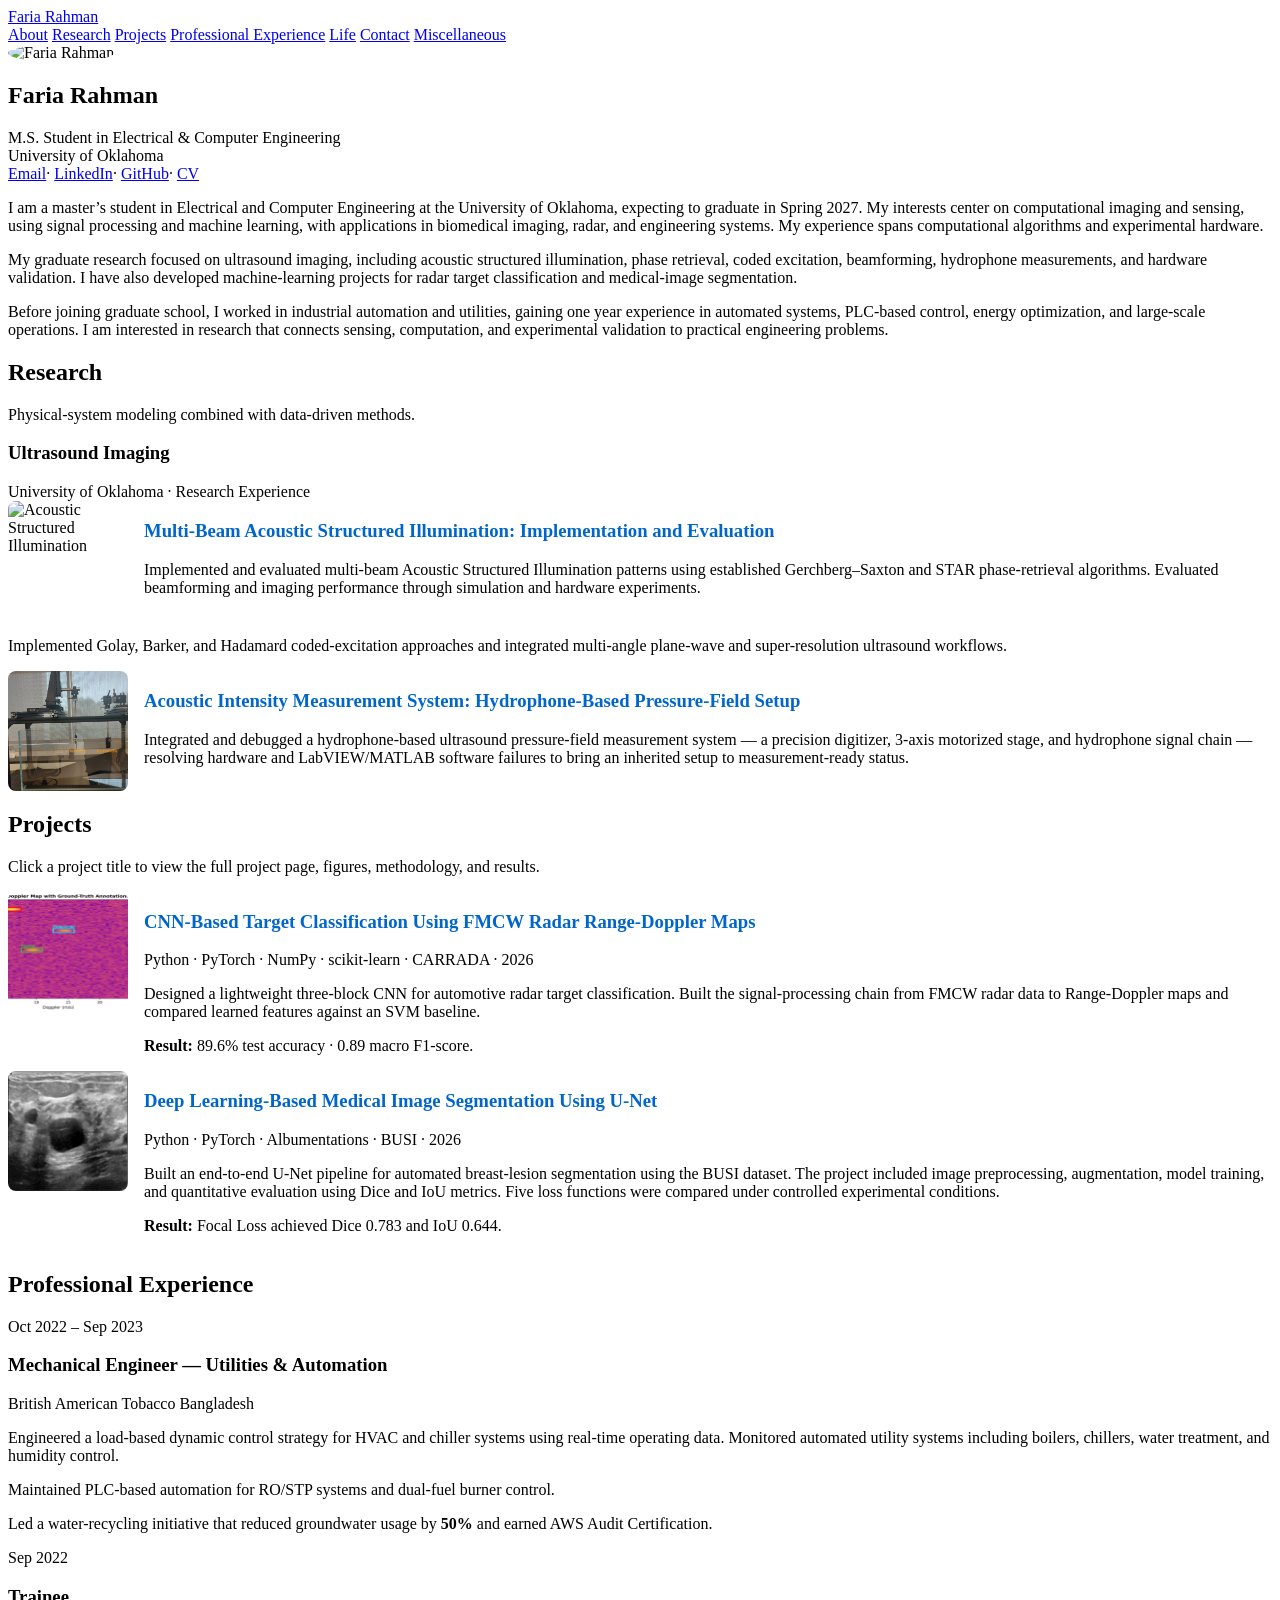
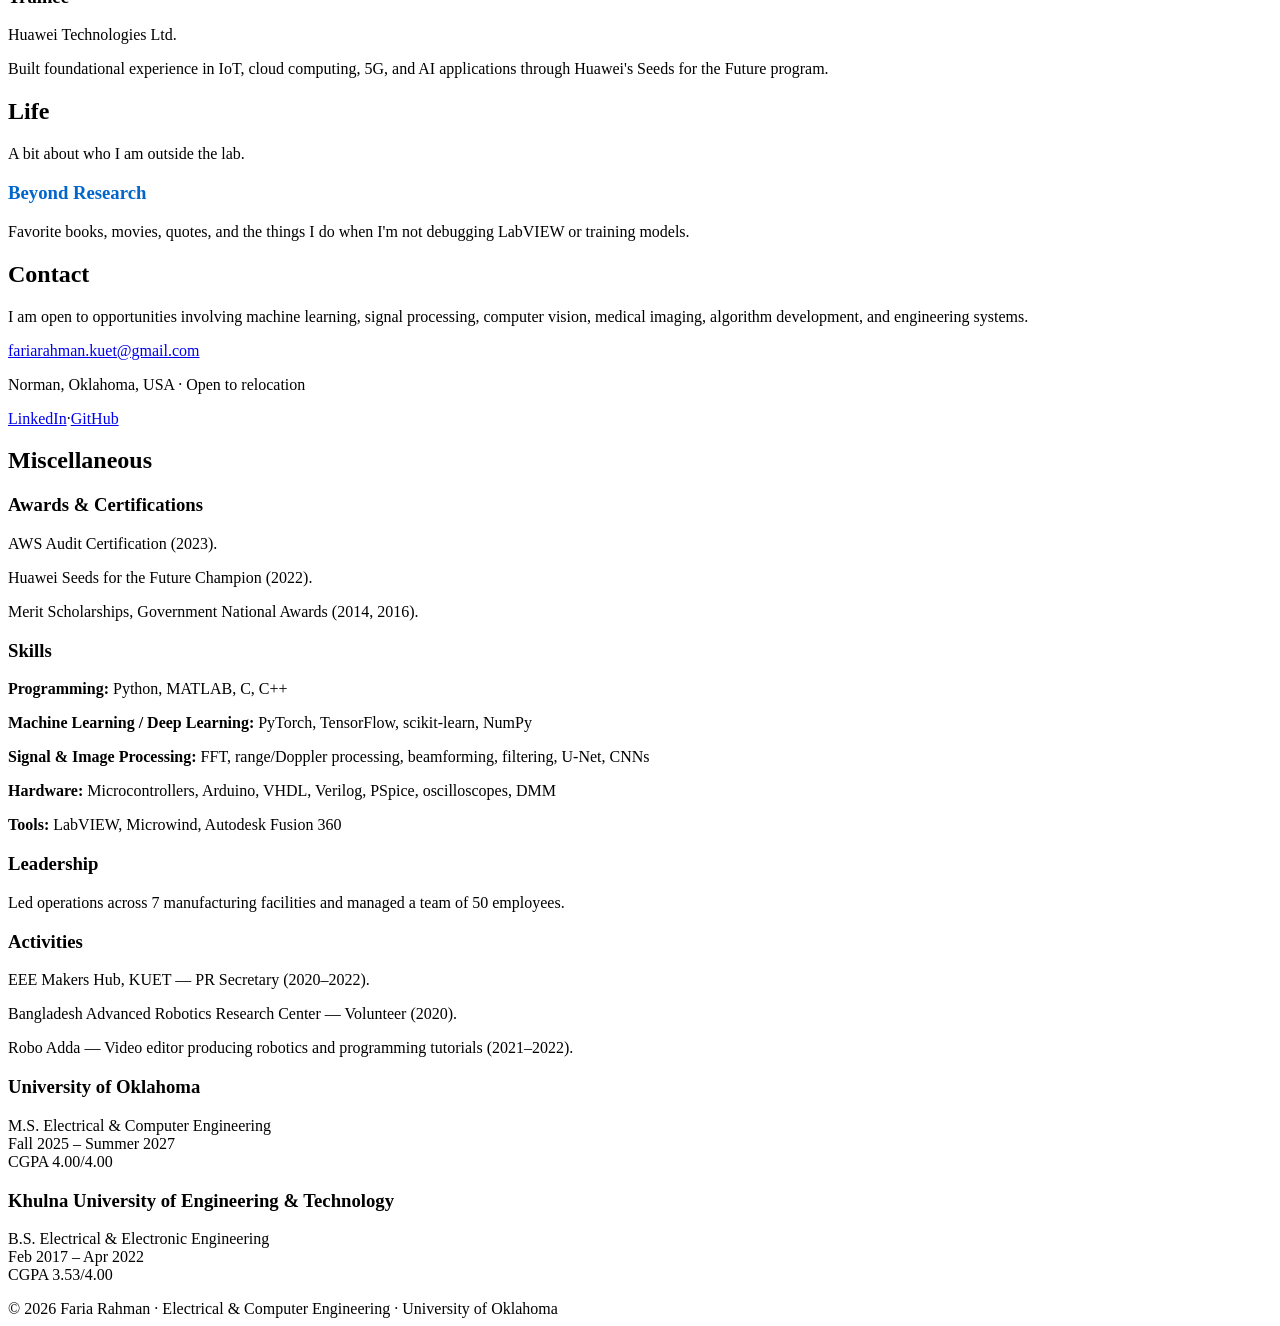
==== commit c76b53b9: "Update phrasing in index.html for clarity" ====
--- a/index.html
+++ b/index.html
@@ -45,7 +45,7 @@
     </div>
     <p>I am a master’s student in Electrical and Computer Engineering at the University of Oklahoma, expecting to graduate in Spring 2027. My interests center on computational imaging and sensing, using signal processing and machine learning, with applications in biomedical imaging, radar, and engineering systems. My experience spans computational algorithms and experimental hardware.</p>
     <p>My graduate research focused on ultrasound imaging, including acoustic structured illumination, phase retrieval, coded excitation, beamforming, hydrophone measurements, and hardware validation. I have also developed machine-learning projects for radar target classification and medical-image segmentation.</p>
-    <p>Before graduate school, I worked in industrial automation and utilities, gaining one year experience in automated systems, PLC-based control, energy optimization, and large-scale operations. I am interested in research that connects sensing, computation, and experimental validation to practical engineering problems.</p>
+    <p>Before joining graduate school, I worked in industrial automation and utilities, gaining one year experience in automated systems, PLC-based control, energy optimization, and large-scale operations. I am interested in research that connects sensing, computation, and experimental validation to practical engineering problems.</p>
 
 </section>
 
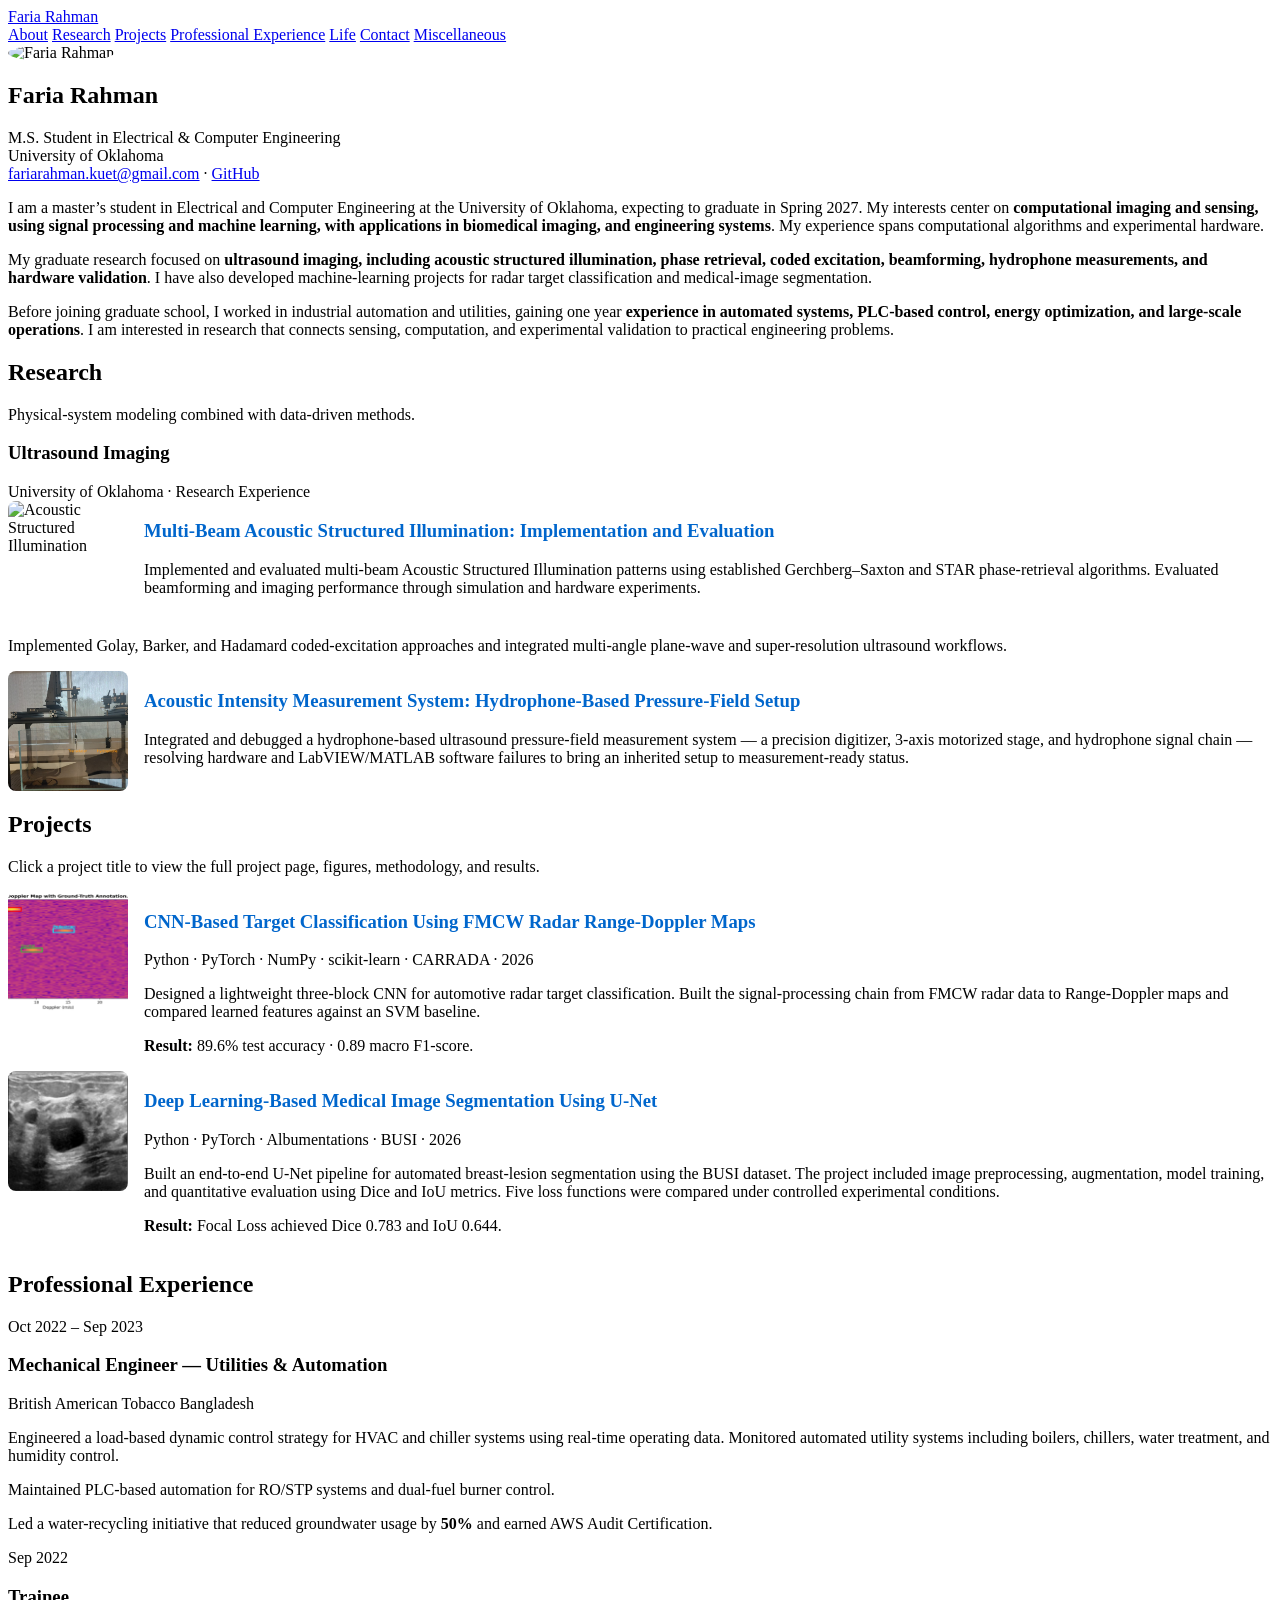
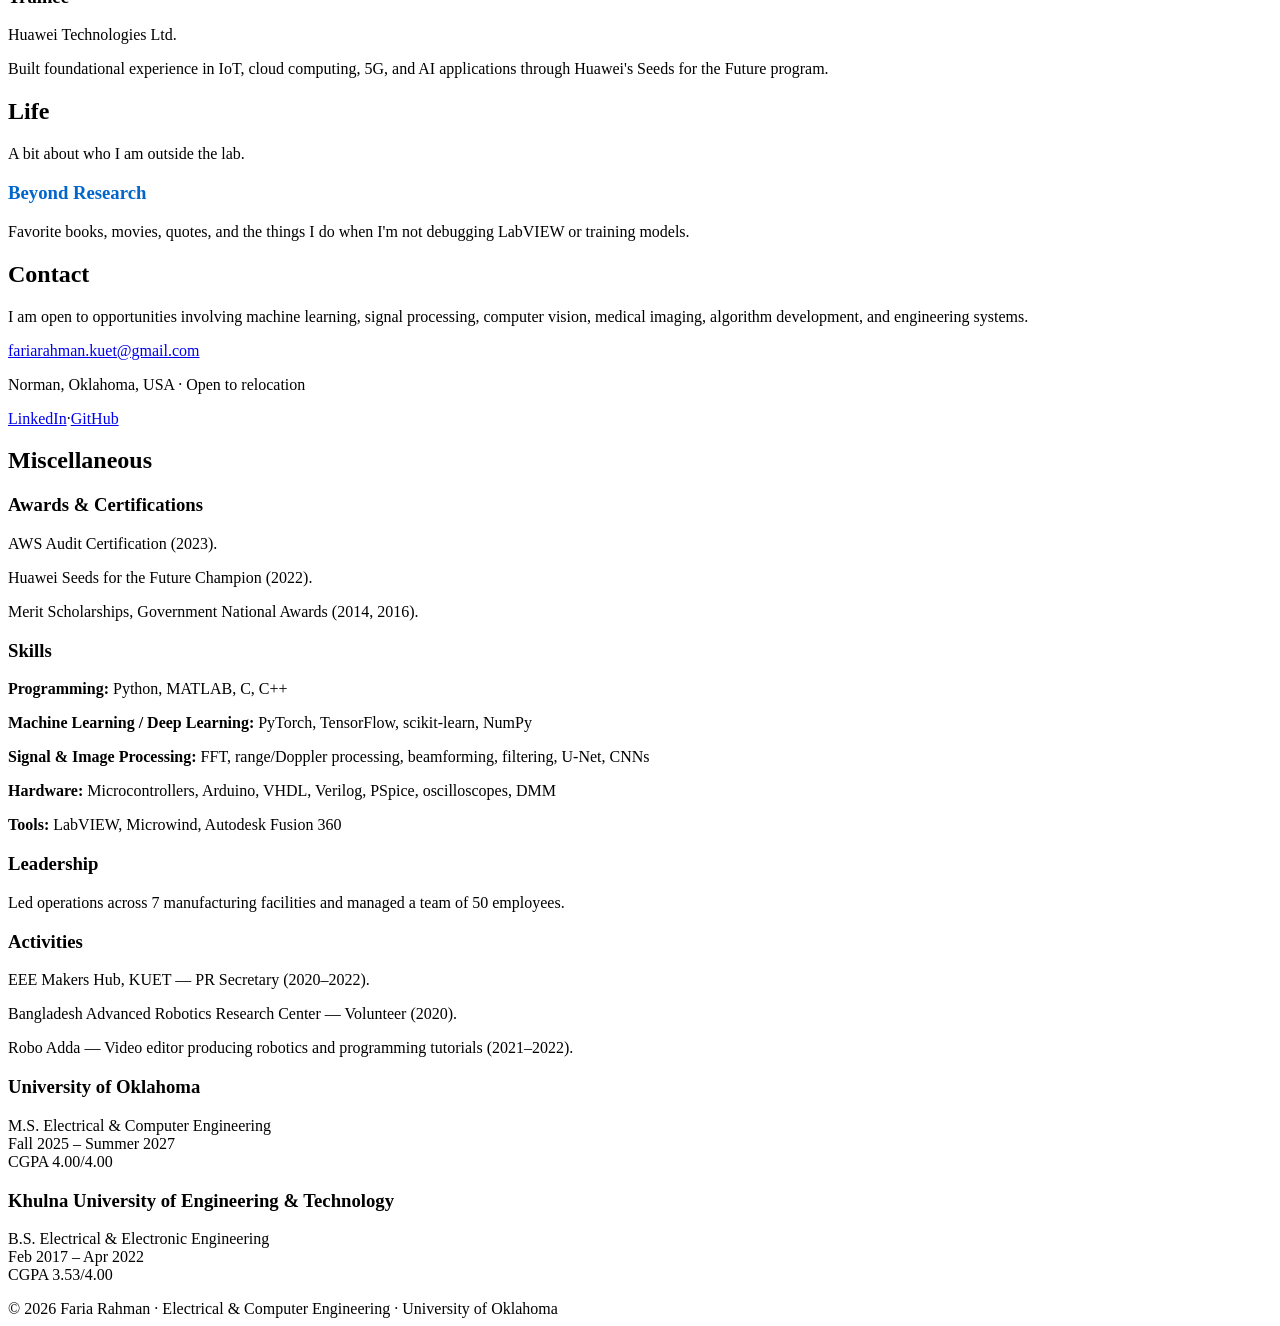
==== commit c81cc990: "Revise contact links and improve paragraph emphasis Updated contact information and enhanced text fo" ====
--- a/index.html
+++ b/index.html
@@ -38,14 +38,13 @@
     <h1>Faria Rahman</h1>
     <div class="role">M.S. Student in Electrical &amp; Computer Engineering<br>University of Oklahoma</div>
     <div class="links">
-      <a href="mailto:fariarahman.kuet@gmail.com">Email</a><span>·</span>
-      <a href="#" onclick="return false">LinkedIn</a><span>·</span>
-      <a href="#" onclick="return false">GitHub</a><span>·</span>
-      <a href="#" onclick="return false">CV</a>
-    </div>
-    <p>I am a master’s student in Electrical and Computer Engineering at the University of Oklahoma, expecting to graduate in Spring 2027. My interests center on computational imaging and sensing, using signal processing and machine learning, with applications in biomedical imaging, radar, and engineering systems. My experience spans computational algorithms and experimental hardware.</p>
-    <p>My graduate research focused on ultrasound imaging, including acoustic structured illumination, phase retrieval, coded excitation, beamforming, hydrophone measurements, and hardware validation. I have also developed machine-learning projects for radar target classification and medical-image segmentation.</p>
-    <p>Before joining graduate school, I worked in industrial automation and utilities, gaining one year experience in automated systems, PLC-based control, energy optimization, and large-scale operations. I am interested in research that connects sensing, computation, and experimental validation to practical engineering problems.</p>
+      <a href="mailto:fariarahman.kuet@gmail.com">fariarahman.kuet@gmail.com</a>
+      <span>·</span>
+      <a href="https://github.com/fariarahman54" target="_blank" rel="noopener noreferrer">GitHub</a>
+    </div>
+    <p>I am a master’s student in Electrical and Computer Engineering at the University of Oklahoma, expecting to graduate in Spring 2027. My interests center on <b> computational imaging and sensing, using signal processing and machine learning, with applications in biomedical imaging, and engineering systems</b>. My experience spans computational algorithms and experimental hardware.</p>
+    <p>My graduate research focused on <b> ultrasound imaging, including acoustic structured illumination, phase retrieval, coded excitation, beamforming, hydrophone measurements, and hardware validation</b>. I have also developed machine-learning projects for radar target classification and medical-image segmentation.</p>
+    <p>Before joining graduate school, I worked in industrial automation and utilities, gaining one year <b> experience in automated systems, PLC-based control, energy optimization, and large-scale operations</b>. I am interested in research that connects sensing, computation, and experimental validation to practical engineering problems.</p>
 
 </section>
 
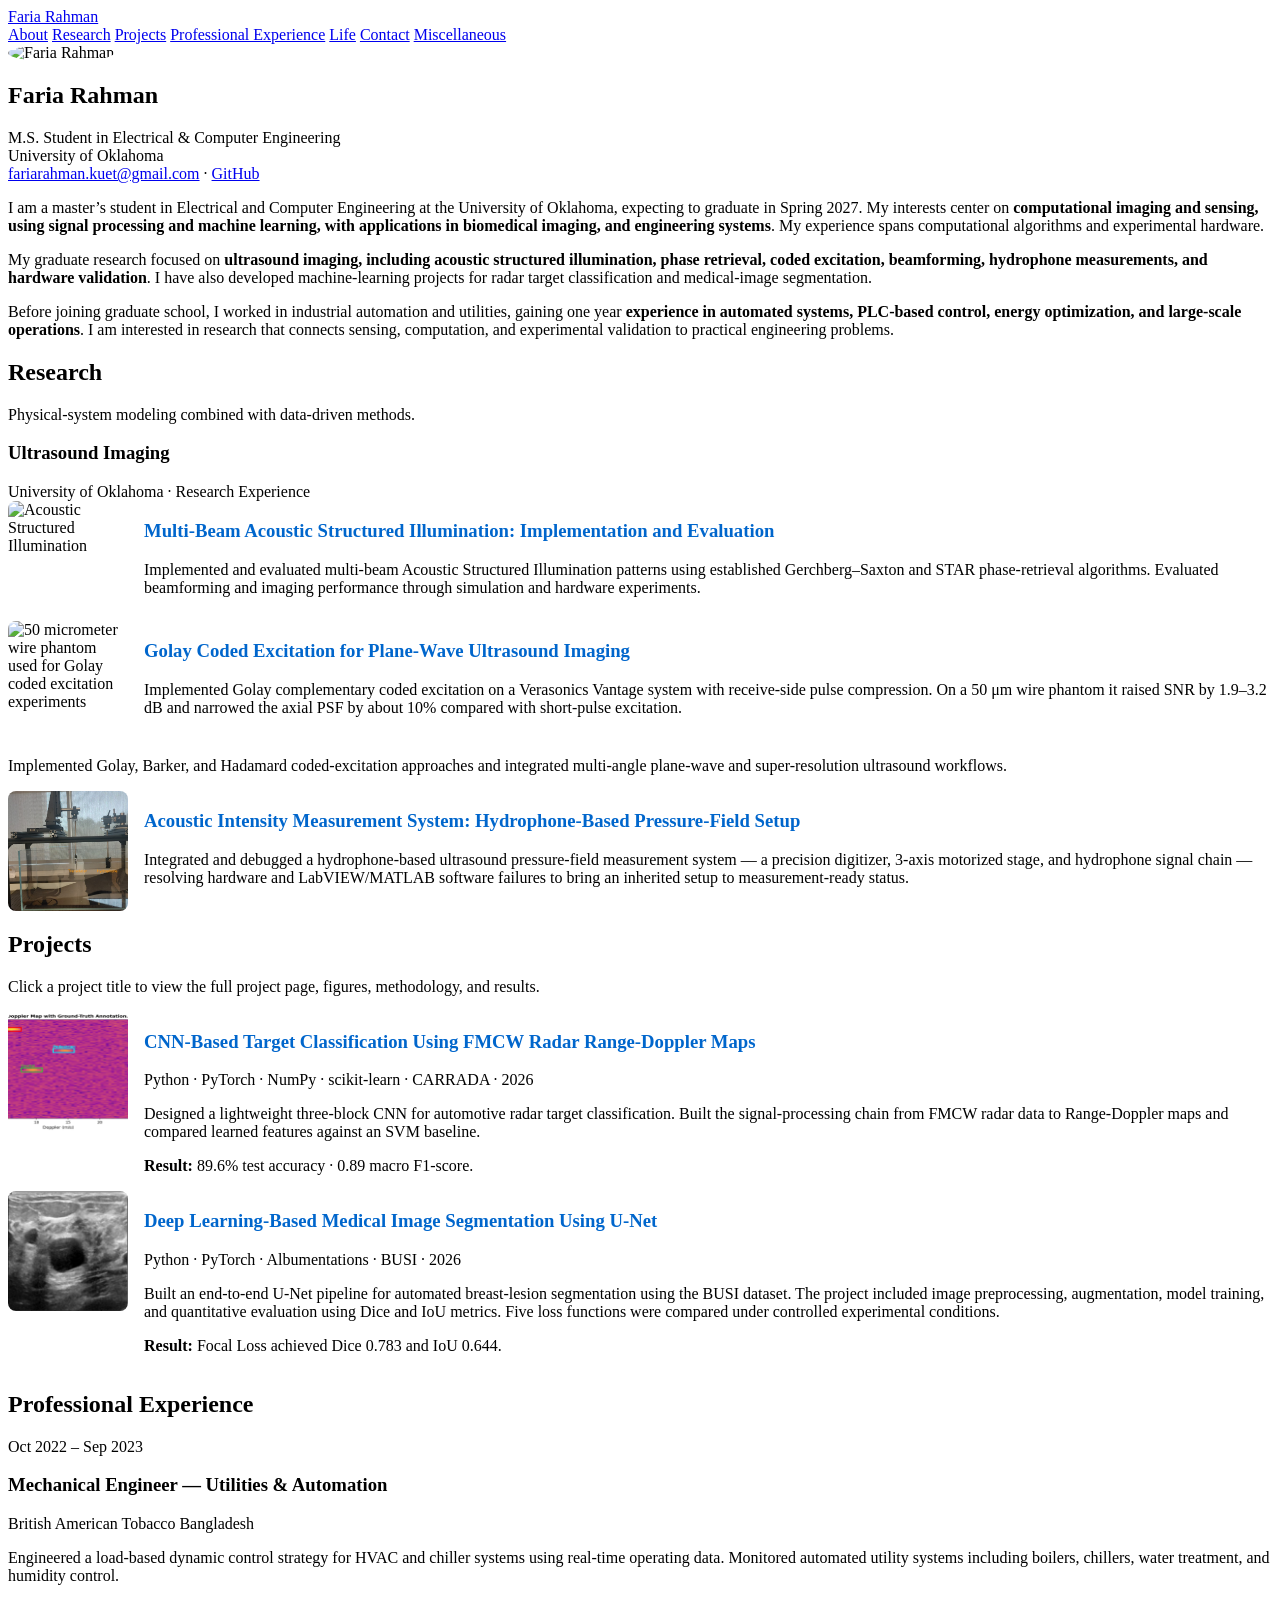
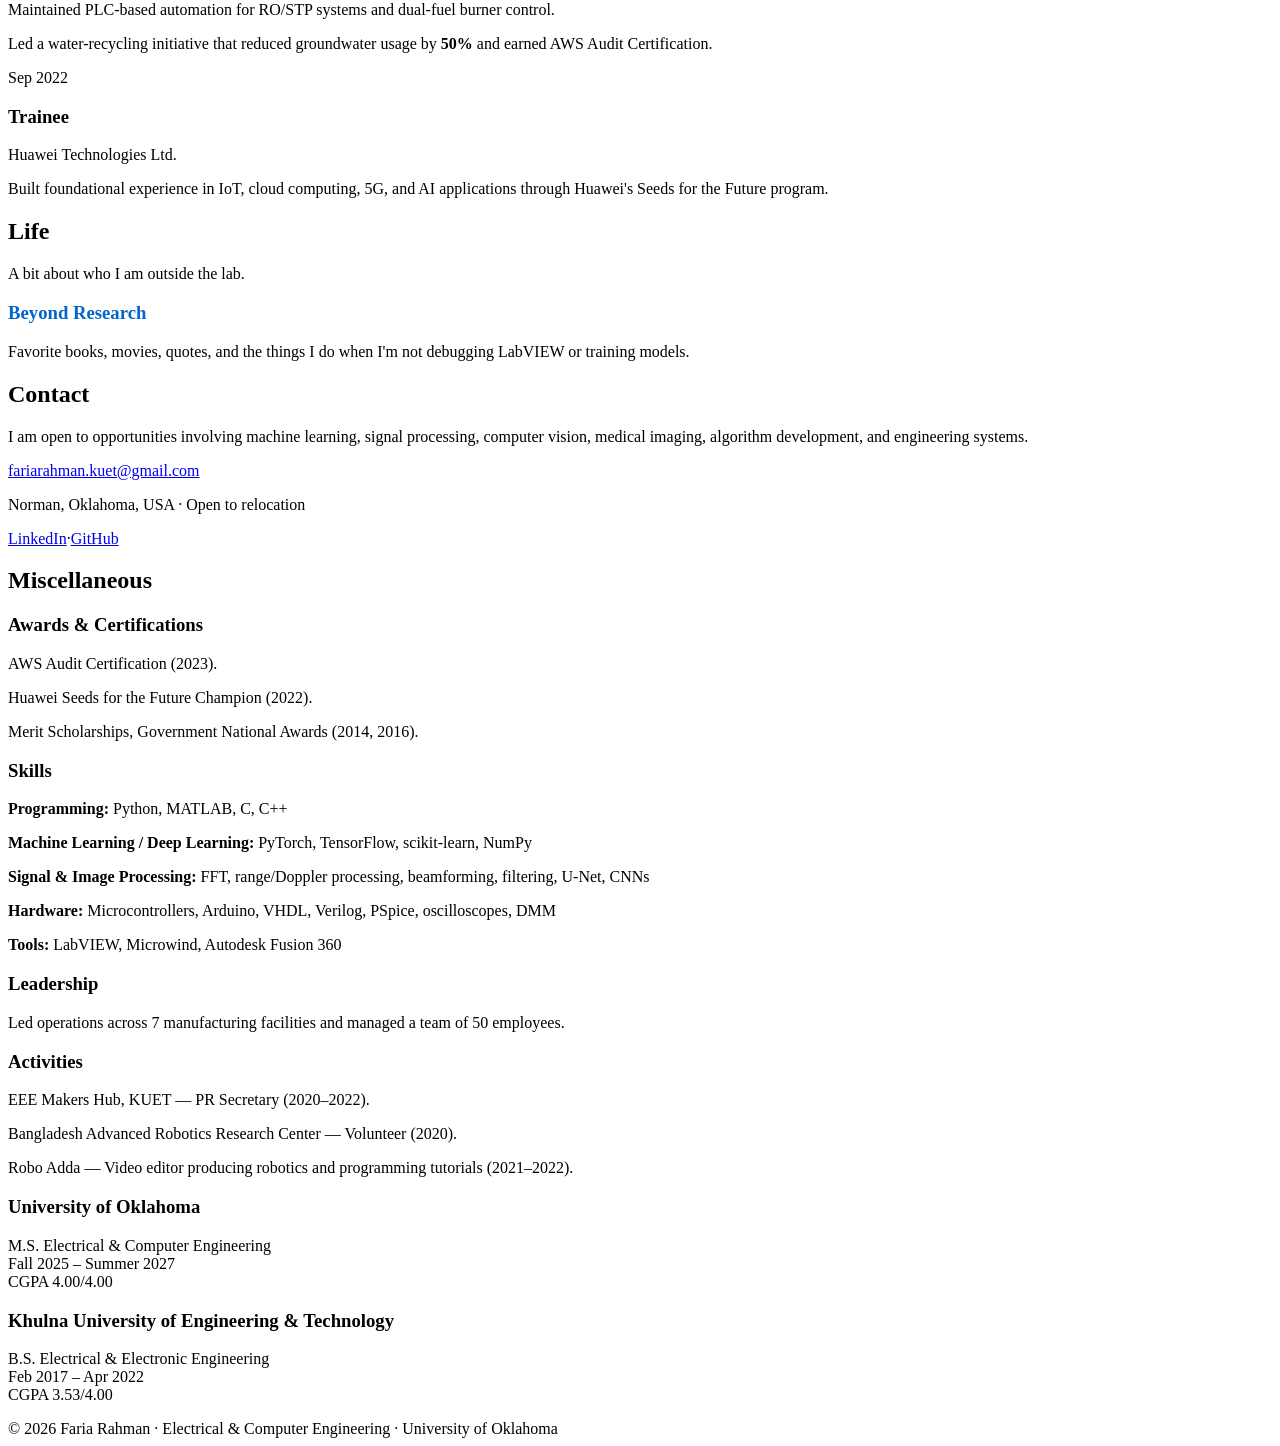
==== commit 98bb40c1: "Add Golay Coded Excitation research card to index.html Added a new research card for Golay Coded Exc" ====
--- a/index.html
+++ b/index.html
@@ -66,6 +66,18 @@
   </div>
 </article>
 
+<article class="item research-card" style="display: flex; gap: 1rem; align-items: flex-start;">
+  <img src="research/golay-assets/golay-thumb.jpg" alt="50 micrometer wire phantom used for Golay coded excitation experiments" style="width: 120px; height: 120px; object-fit: cover; border-radius: 8px; flex-shrink: 0;">
+  <div>
+    <h3>
+      <a href="research/golay-coded-excitation.html" style="color: #0066cc; text-decoration: none;">
+        Golay Coded Excitation for Plane-Wave Ultrasound Imaging
+      </a>
+    </h3>
+    <p>Implemented Golay complementary coded excitation on a Verasonics Vantage system with receive-side pulse compression. On a 50 μm wire phantom it raised SNR by 1.9–3.2 dB and narrowed the axial PSF by about 10% compared with short-pulse excitation.</p>
+  </div>
+</article>
+
 <p>Implemented Golay, Barker, and Hadamard coded-excitation approaches and integrated multi-angle plane-wave and super-resolution ultrasound workflows.</p>
 
 <article class="item research-card" style="display: flex; gap: 1rem; align-items: flex-start;">
